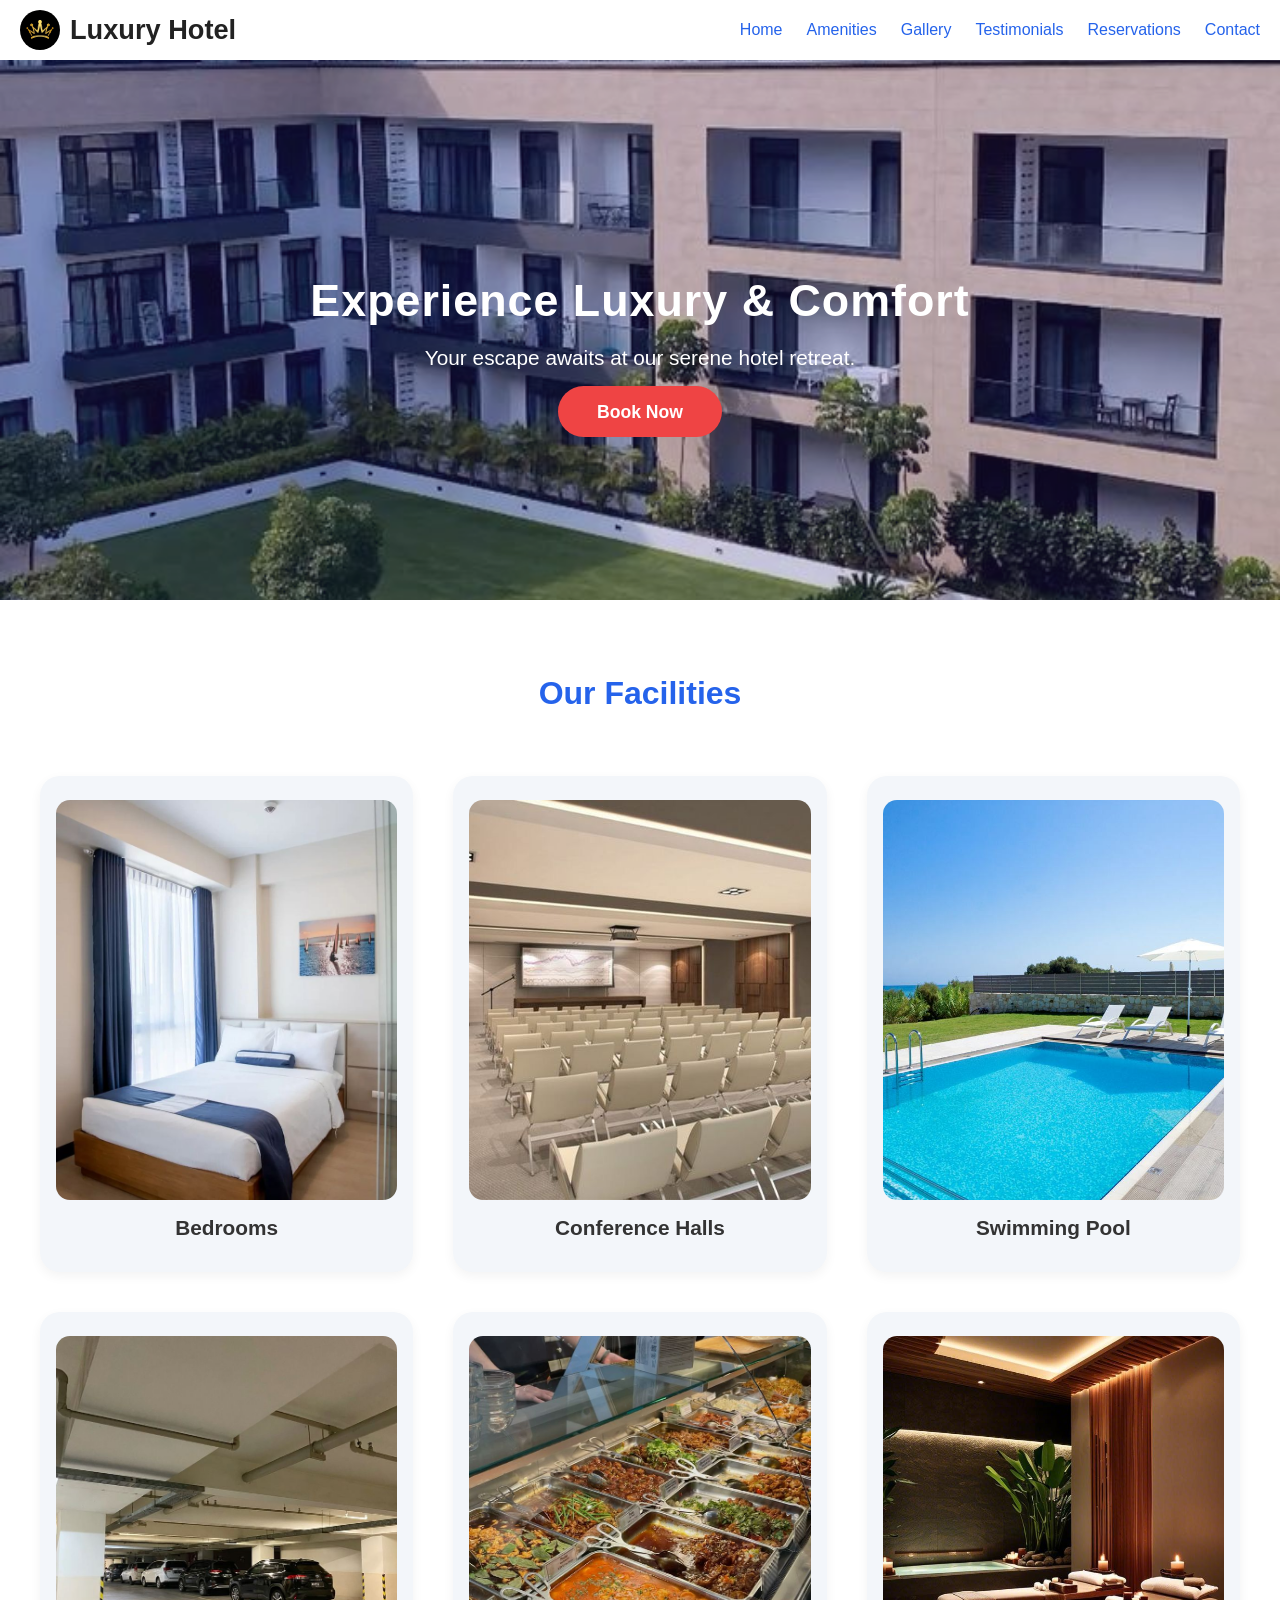
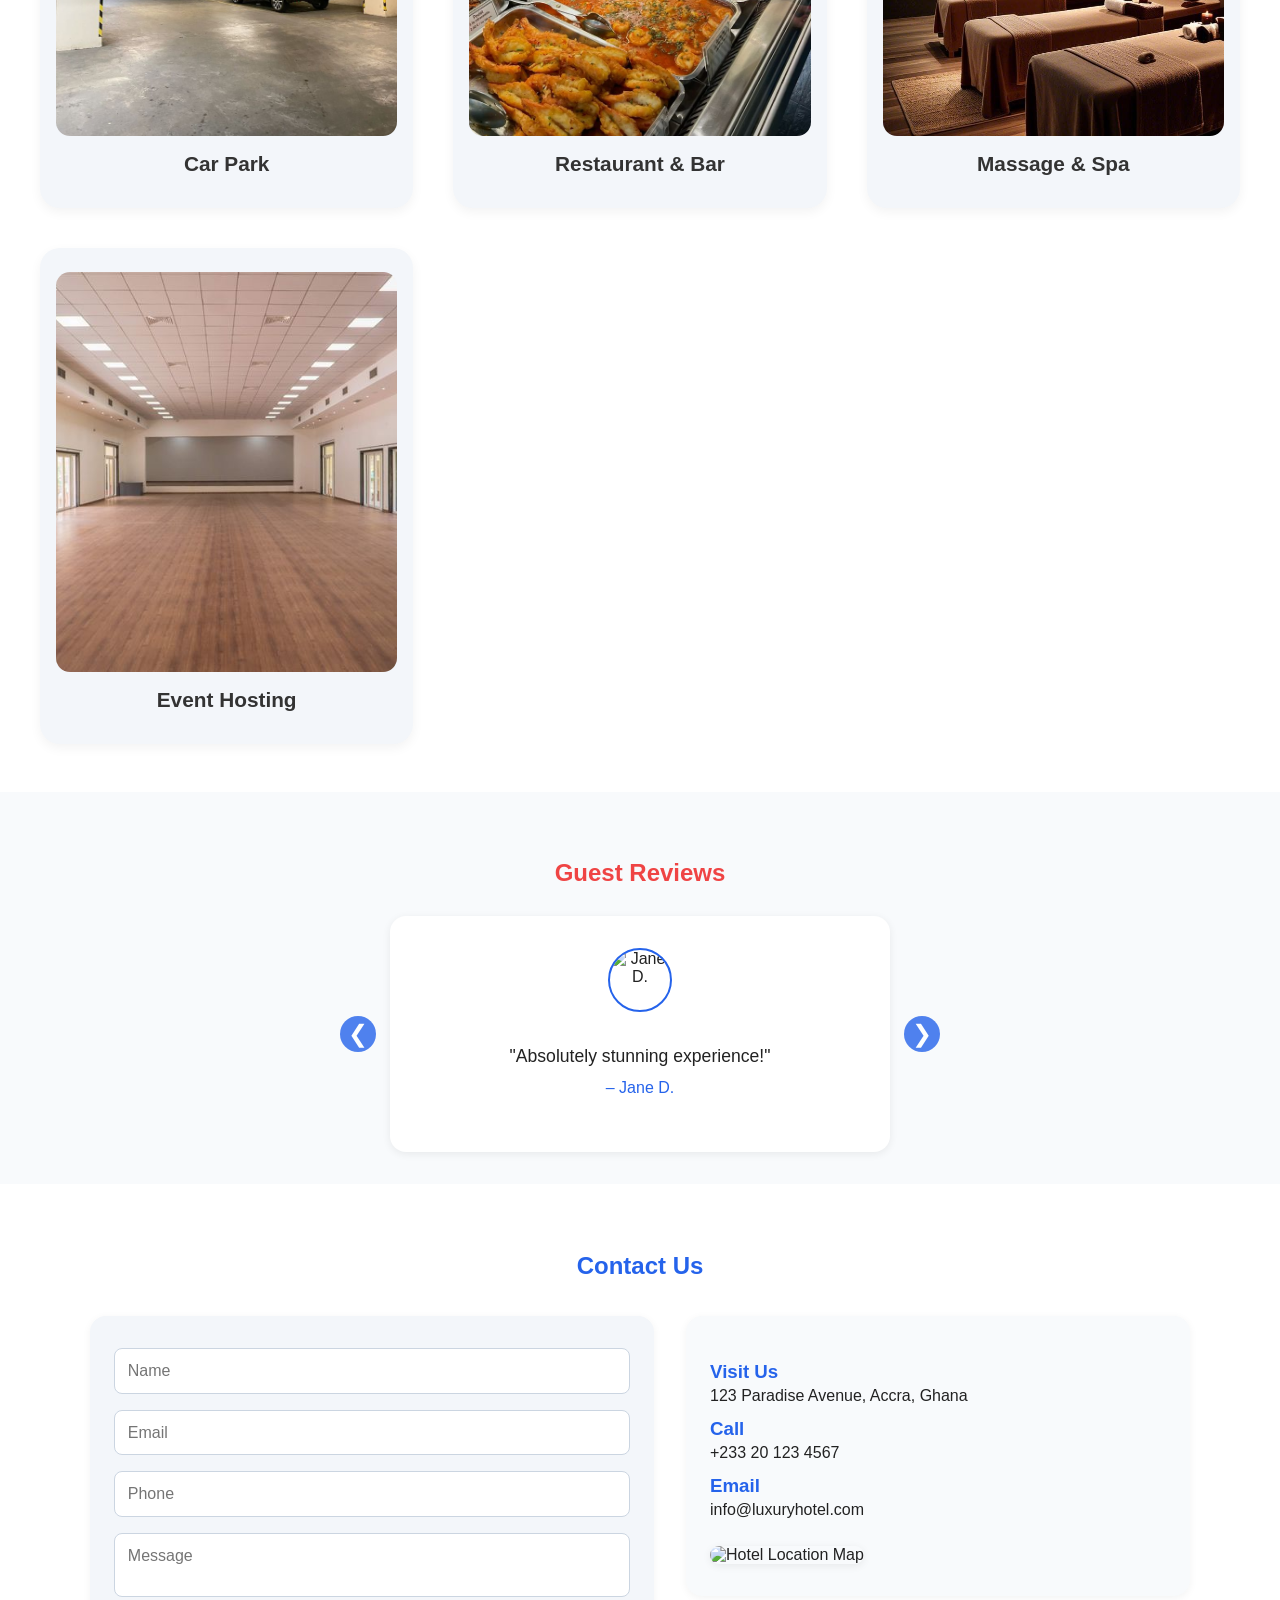
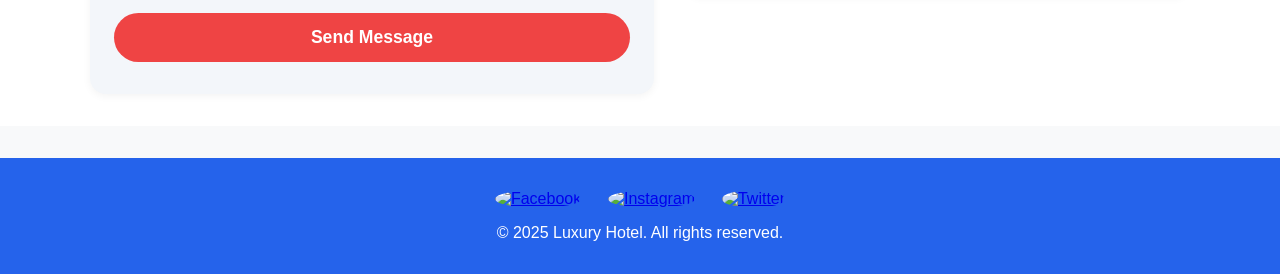
==== index.html @ 097ed92b "Commiting of all files" ====
<!DOCTYPE html>
<html lang="en">
<head>
  <meta charset="UTF-8" />
  <meta name="viewport" content="width=device-width, initial-scale=1.0" />
  <title>Luxury Hotel</title>
  <link rel="stylesheet" href="styles.css" />
</head>
<body>
  <header>
    <nav class="navbar">
      
      <div class="logo">
        <img src="images/logo.jpg" alt="Luxury Hotel Logo" class="logo-img" />
        Luxury Hotel
      </div>
      <ul class="nav-links" id="navLinks">
        <li><a href="index.html">Home</a></li>
        <li><a href="#features">Amenities</a></li>
        <li><a href="gallery.html">Gallery</a></li>
        <li><a href="#testimonials">Testimonials</a></li>
        <li><a href="reservations.html">Reservations</a></li>
        <li><a href="#contact">Contact</a></li>
      </ul>
      <button class="menu-toggle" onclick="toggleMenu()">☰</button>
    </nav>
  </header>

  <section class="hero" style="background-image: url('images/view1.jpg');">
    <div class="hero-overlay"></div>
    <div class="hero-content">
      <h1>Experience Luxury & Comfort</h1>
      <p>Your escape awaits at our serene hotel retreat.</p>
      <a href="reservations.html" class="cta-button">Book Now</a>
    </div>
  </section>

  <section id="features" class="features">
    <h2>Our Facilities</h2>
    <div class="feature-grid">
      <div class="feature">
        <img src="images/singlebed.jpg" alt="Bedroom" />
        <span>Bedrooms</span>
      </div>
      <div class="feature">
        <img src="images/conferencehall.jpg" alt="Conference Hall" />
        <span>Conference Halls</span>
      </div>
      <div class="feature">
        <img src="images/swimmingpool.jpg" alt="Swimming Pool" />
        <span>Swimming Pool</span>
      </div>
      <div class="feature">
        <img src="images/carpark.jpg" alt="car park" />
        <span>Car Park</span>
      </div>
      <div class="feature">
        <img src="images/food.jpg" alt="Restaurant & Bar" />
        <span>Restaurant & Bar</span>
      </div>
      <div class="feature">
        <img src="images/massageroom.jpg" alt="Massage & Spa" />
        <span>Massage & Spa</span>
      </div>
      <div class="feature">
        <img src="images/emptyspace.jpg" alt="Event Hosting" />
        <span>Event Hosting</span>
      </div>
    </div>
  </section>

  <section id="testimonials" class="testimonials">
    <h2>Guest Reviews</h2>
    <div class="testimonial-slider">
      <div class="testimonial active">
        <img src="images/guest1.jpg" alt="Jane D." />
        <p>"Absolutely stunning experience!"</p>
        <span>– Jane D.</span>
      </div>
      <div class="testimonial">
        <img src="images/guest2.jpg" alt="Kwame A." />
        <p>"The staff were incredibly welcoming."</p>
        <span>– Kwame A.</span>
      </div>
      <div class="testimonial">
        <img src="images/guest3.jpg" alt="Linda S." />
        <p>"The food and amenities were top-notch."</p>
        <span>– Linda S.</span>
      </div>
      <button class="testimonial-prev" onclick="prevTestimonial()">&#10094;</button>
      <button class="testimonial-next" onclick="nextTestimonial()">&#10095;</button>
    </div>
  </section>

  <section id="contact" class="contact">
    <h2>Contact Us</h2>
    <div class="contact-flex">
      <form id="contactForm">
        <input type="text" placeholder="Name" required />
        <input type="email" placeholder="Email" required />
        <input type="tel" placeholder="Phone" />
        <textarea placeholder="Message" required></textarea>
        <button type="submit">Send Message</button>
        <div id="contact-success" class="contact-success"></div>
      </form>
      <div class="contact-info">
        <h3>Visit Us</h3>
        <p>123 Paradise Avenue, Accra, Ghana</p>
        <h3>Call</h3>
        <p>+233 20 123 4567</p>
        <h3>Email</h3>
        <p>info@luxuryhotel.com</p>
        <img src="images/map.jpg" alt="Hotel Location Map" class="contact-map" />
      </div>
    </div>
  </section>

  <footer>
    <div class="social-links">
      <a href="#"><img src="images/facebook.png" alt="Facebook" /></a>
      <a href="#"><img src="images/instagram.png" alt="Instagram" /></a>
      <a href="#"><img src="images/twitter.png" alt="Twitter" /></a>
    </div>
    <p>&copy; 2025 Luxury Hotel. All rights reserved.</p>
  </footer>

  <button id="scrollTopBtn" title="Go to top">&#8679;</button>
  <script src="script.js"></script>
</body>
</html>
---- styles.css ----
body {
  font-family: 'Segoe UI', Arial, sans-serif;
  margin: 0;
  background: #f8f9fa;
  color: #222;
  scroll-behavior: smooth;
}

header {
  background: #fff;
  box-shadow: 0 2px 8px rgba(0,0,0,0.06);
  position: sticky;
  top: 0;
  z-index: 100;
}

.logo {
  font-size: 1.7em;
  font-weight: bold;
  display: flex;
  align-items: center;
}

.logo-img {
  height: 40px;
  width: 40px;
  margin-right: 10px;
  border-radius: 50%;
}

.navbar {
  display: flex;
  align-items: center;
  justify-content: space-between;
  padding: 10px 20px;
  margin: 0px;
}

.nav-links {
  list-style: none;
  display: flex;
  gap: 1.5em;
  margin: 0;
  padding: 0;
}

.nav-links li a {
  text-decoration: none;
  color: #2563eb;
  font-weight: 500;
  transition: color 0.2s;
}

.nav-links li a:hover {
  color: #ef4444;
}

.menu-toggle {
  display: none;
  font-size: 2em;
  background: none;
  border: none;
  color: #2563eb;
  cursor: pointer;
}

@media (max-width: 900px) {
  .nav-links {
    flex-direction: column;
    background: #fff;
    position: absolute;
    top: 60px;
    right: 0;
    width: 200px;
    display: none;
    box-shadow: 0 2px 8px rgba(0,0,0,0.12);
  }

  .nav-links.active {
    display: flex;
  }

  .menu-toggle {
    display: block;
  }
}

.hero {
  position: relative;
  background-size: cover;
  background-position: center;
  min-height: 60vh;
  display: flex;
  align-items: center;
  justify-content: center;
}

.hero-overlay {
  position: absolute;
  top: 0; left: 0; right: 0; bottom: 0;
  background: rgba(57, 28, 143, 0.214);
  z-index: 1;
}

.hero-content {
  position: relative;
  z-index: 2;
  color: #fff;
  text-align: center;
  padding: 3em 1em;
}

.hero h1 {
  font-size: 2.8em;
  margin-bottom: 0.3em;
  letter-spacing: 1px;
}

.hero p {
  font-size: 1.3em;
  margin-bottom: 1.5em;
}

.cta-button {
  background: #ef4444;
  color: #fff;
  padding: 0.9em 2.2em;
  border: none;
  border-radius: 30px;
  font-size: 1.1em;
  font-weight: bold;
  text-decoration: none;
  transition: background 0.2s;
}

.cta-button:hover {
  background: #2563eb;
}

.features {
  background: #fff;
  padding: 3em 0 2em 0;
  text-align: center;
}

.features h2 {
  font-size: 2em;
  margin-bottom: 1.5em;
  color: #2563eb;
}

.feature-grid {
  display: grid;
  grid-template-columns: repeat(auto-fit, minmax(280px, 1fr));
  gap: 2.5em;
  max-width: 1200px;
  margin: 0 auto;
  padding: 1em;
}

.feature {
  background: #f3f6fa;
  border-radius: 20px;
  padding: 1.5em 1em 2em 1em;
  box-shadow: 0 4px 12px rgba(0,0,0,0.05);
  display: flex;
  flex-direction: column;
  align-items: center;
  transition: transform 0.2s, box-shadow 0.2s;
}

.feature:hover {
  transform: translateY(-6px) scale(1.04);
  box-shadow: 0 6px 24px rgba(37,99,235,0.13);
}

.feature img {
  width: 100%;
  height: 400px;
  object-fit: cover;
  border-radius: 14px;
  margin-bottom: 1em;
}

.feature span {
  font-size: 1.3em;
  font-weight: 600;
  color: #333;
}

.testimonials {
  background: #f8fafc;
  padding: 3em 0 2em 0;
  text-align: center;
}

.testimonials h2 {
  color: #ef4444;
  margin-bottom: 1.2em;
}

.testimonial-slider {
  position: relative;
  max-width: 500px;
  margin: 0 auto;
}

.testimonial {
  display: none;
  flex-direction: column;
  align-items: center;
  background: #fff;
  border-radius: 16px;
  box-shadow: 0 2px 8px rgba(0,0,0,0.07);
  padding: 2em 1.5em 1.5em 1.5em;
  min-height: 180px;
  transition: box-shadow 0.2s;
}

.testimonial.active {
  display: flex;
  animation: fadeIn 0.7s;
}

.testimonial img {
  width: 60px;
  height: 60px;
  border-radius: 50%;
  margin-bottom: 1em;
  object-fit: cover;
  border: 2px solid #2563eb;
}

.testimonial p {
  font-size: 1.1em;
  margin-bottom: 0.7em;
}

.testimonial span {
  color: #2563eb;
  font-weight: 500;
}

.testimonial-prev, .testimonial-next {
  position: absolute;
  top: 50%;
  transform: translateY(-50%);
  background: #2563eb;
  color: #fff;
  border: none;
  border-radius: 50%;
  width: 36px;
  height: 36px;
  font-size: 1.5em;
  cursor: pointer;
  z-index: 2;
  opacity: 0.8;
}

.testimonial-prev { left: -50px; }
.testimonial-next { right: -50px; }

@media (max-width: 600px) {
  .testimonial-prev, .testimonial-next { left: 10px; right: 10px; }
}

@keyframes fadeIn {
  from { opacity: 0; transform: translateY(20px);}
  to { opacity: 1; transform: translateY(0);}
}

.contact {
  background: #fff;
  padding: 3em 0 2em 0;
}

.contact h2 {
  color: #2563eb;
  text-align: center;
  margin-bottom: 1.5em;
}

.contact-flex {
  display: flex;
  flex-wrap: wrap;
  gap: 2em;
  max-width: 1100px;
  margin: 0 auto;
  align-items: flex-start;
}

.contact form {
  flex: 1 1 320px;
  display: flex;
  flex-direction: column;
  gap: 1em;
  background: #f3f6fa;
  border-radius: 16px;
  padding: 2em 1.5em;
  box-shadow: 0 2px 8px rgba(0,0,0,0.05);
}

.contact input, .contact textarea {
  border: 1px solid #cbd5e1;
  border-radius: 8px;
  padding: 0.8em;
  font-size: 1em;
  font-family: inherit;
  resize: none;
}

.contact button {
  background: #ef4444;
  color: #fff;
  border: none;
  border-radius: 30px;
  padding: 0.8em 0;
  font-size: 1.1em;
  font-weight: bold;
  cursor: pointer;
  transition: background 0.2s;
}

.contact button:hover {
  background: #2563eb;
}

.contact-success {
  color: #10b981;
  font-weight: 500;
  margin-top: 0.7em;
  display: none;
}

.contact-info {
  flex: 1 1 260px;
  background: #f8fafc;
  border-radius: 16px;
  padding: 2em 1.5em;
  box-shadow: 0 2px 8px rgba(0,0,0,0.05);
}

.contact-info h3 {
  margin: 0.7em 0 0.2em 0;
  color: #2563eb;
}

.contact-info p {
  margin: 0.2em 0 0.7em 0;
}

.contact-map {
  width: 100%;
  border-radius: 12px;
  margin-top: 1em;
  box-shadow: 0 2px 8px rgba(0,0,0,0.07);
}

footer {
  background: #2563eb;
  color: #fff;
  text-align: center;
  padding: 2em 0 1em 0;
  margin-top: 2em;
}

.social-links {
  margin-bottom: 1em;
}

.social-links a {
  margin: 0 0.7em;
  display: inline-block;
  vertical-align: middle;
}

.social-links img {
  width: 28px;
  height: 28px;
  border-radius: 50%;
  transition: transform 0.2s;
}

.social-links img:hover {
  transform: scale(1.15);
}

#scrollTopBtn {
  display: none;
  position: fixed;
  bottom: 32px;
  right: 32px;
  z-index: 99;
  font-size: 2em;
  background: #2563eb;
  color: #fff;
  border: none;
  border-radius: 50%;
  width: 48px;
  height: 48px;
  cursor: pointer;
  box-shadow: 0 2px 8px rgba(0,0,0,0.13);
  transition: background 0.2s;
}

#scrollTopBtn:hover {
  background: #ef4444;
}
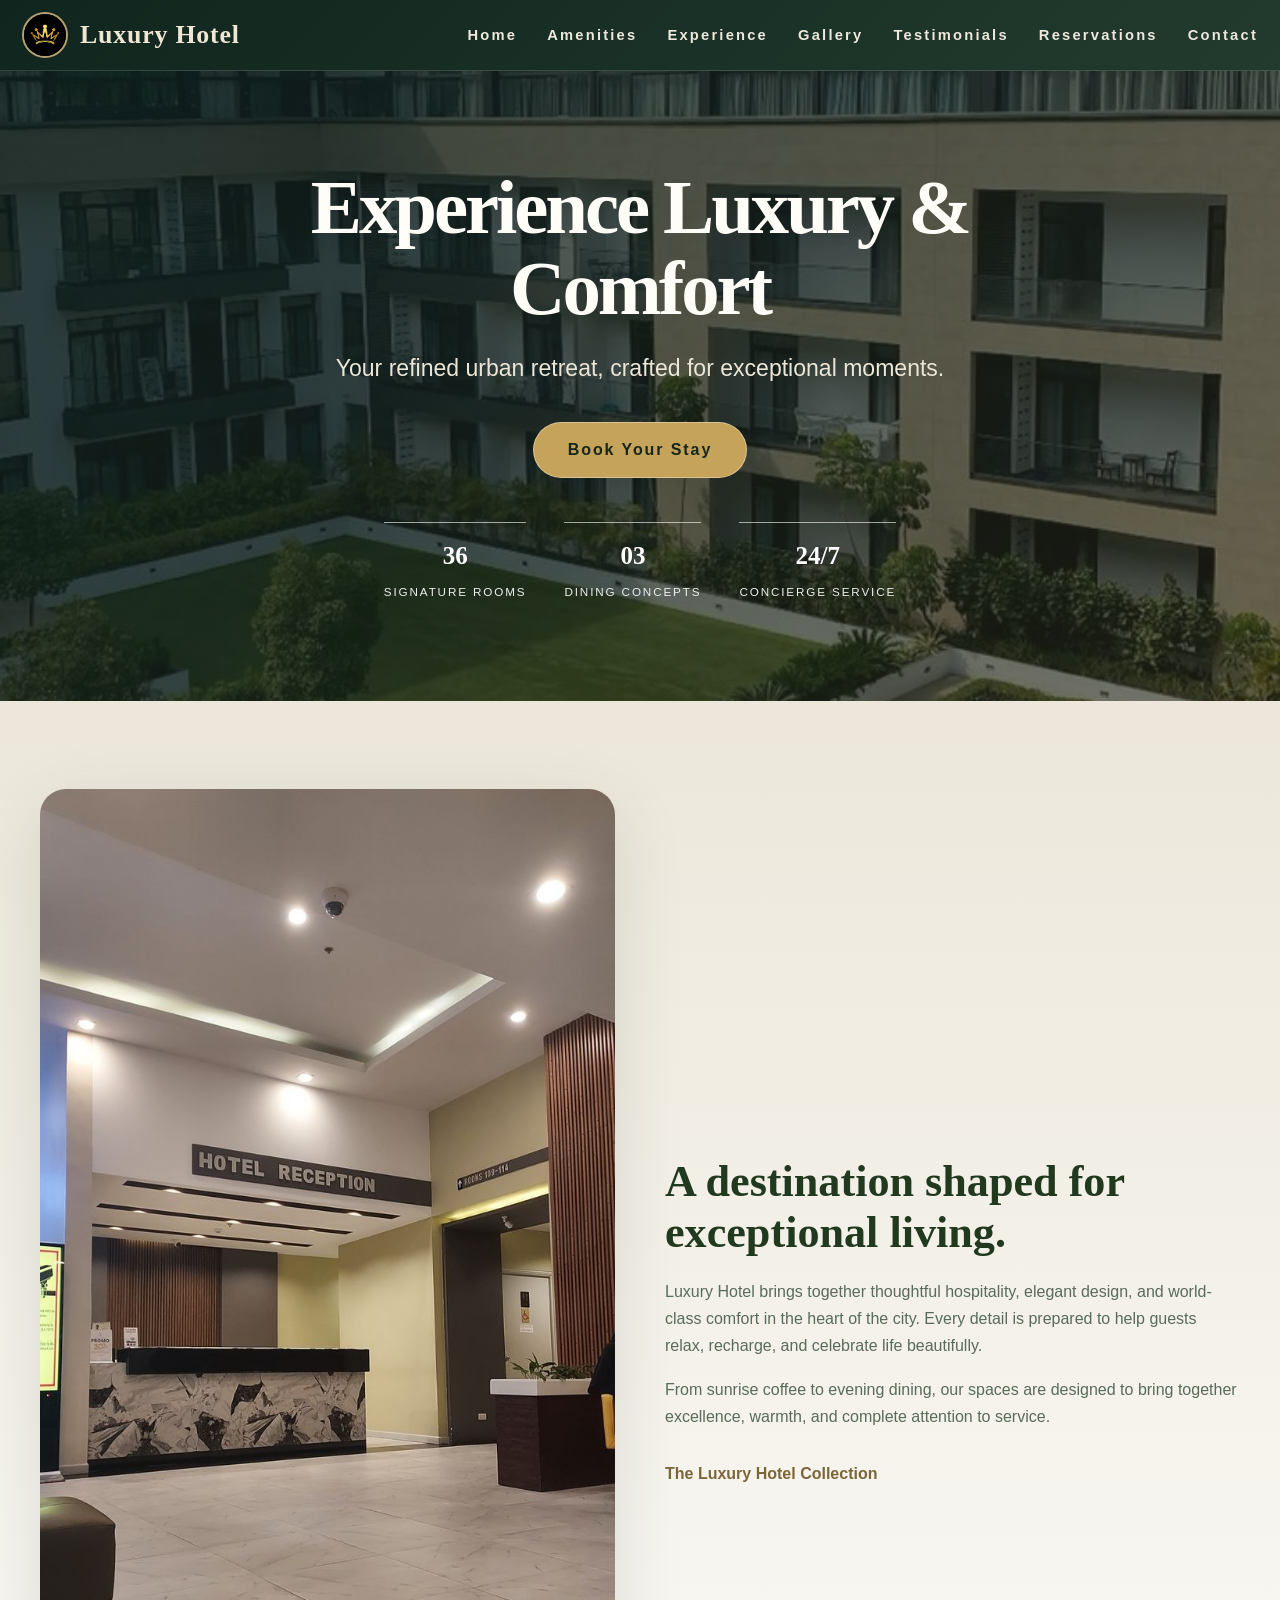
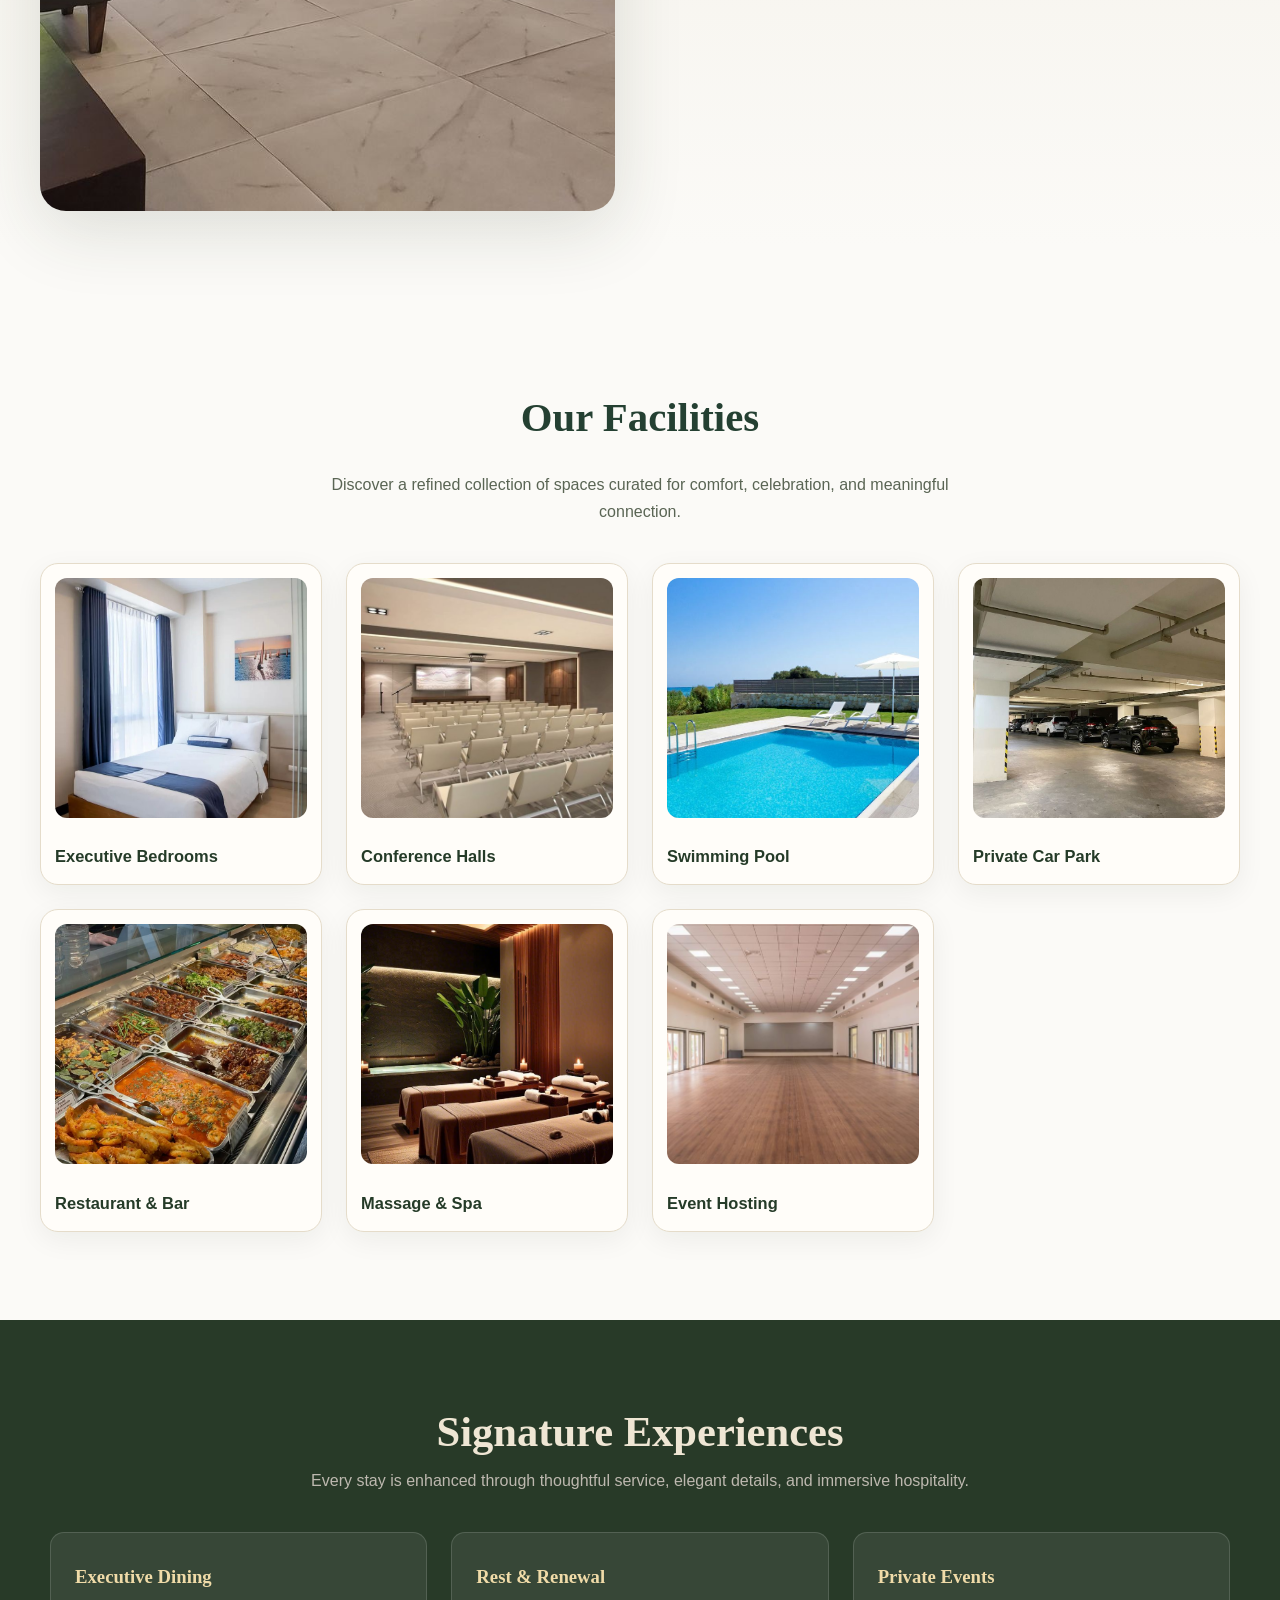
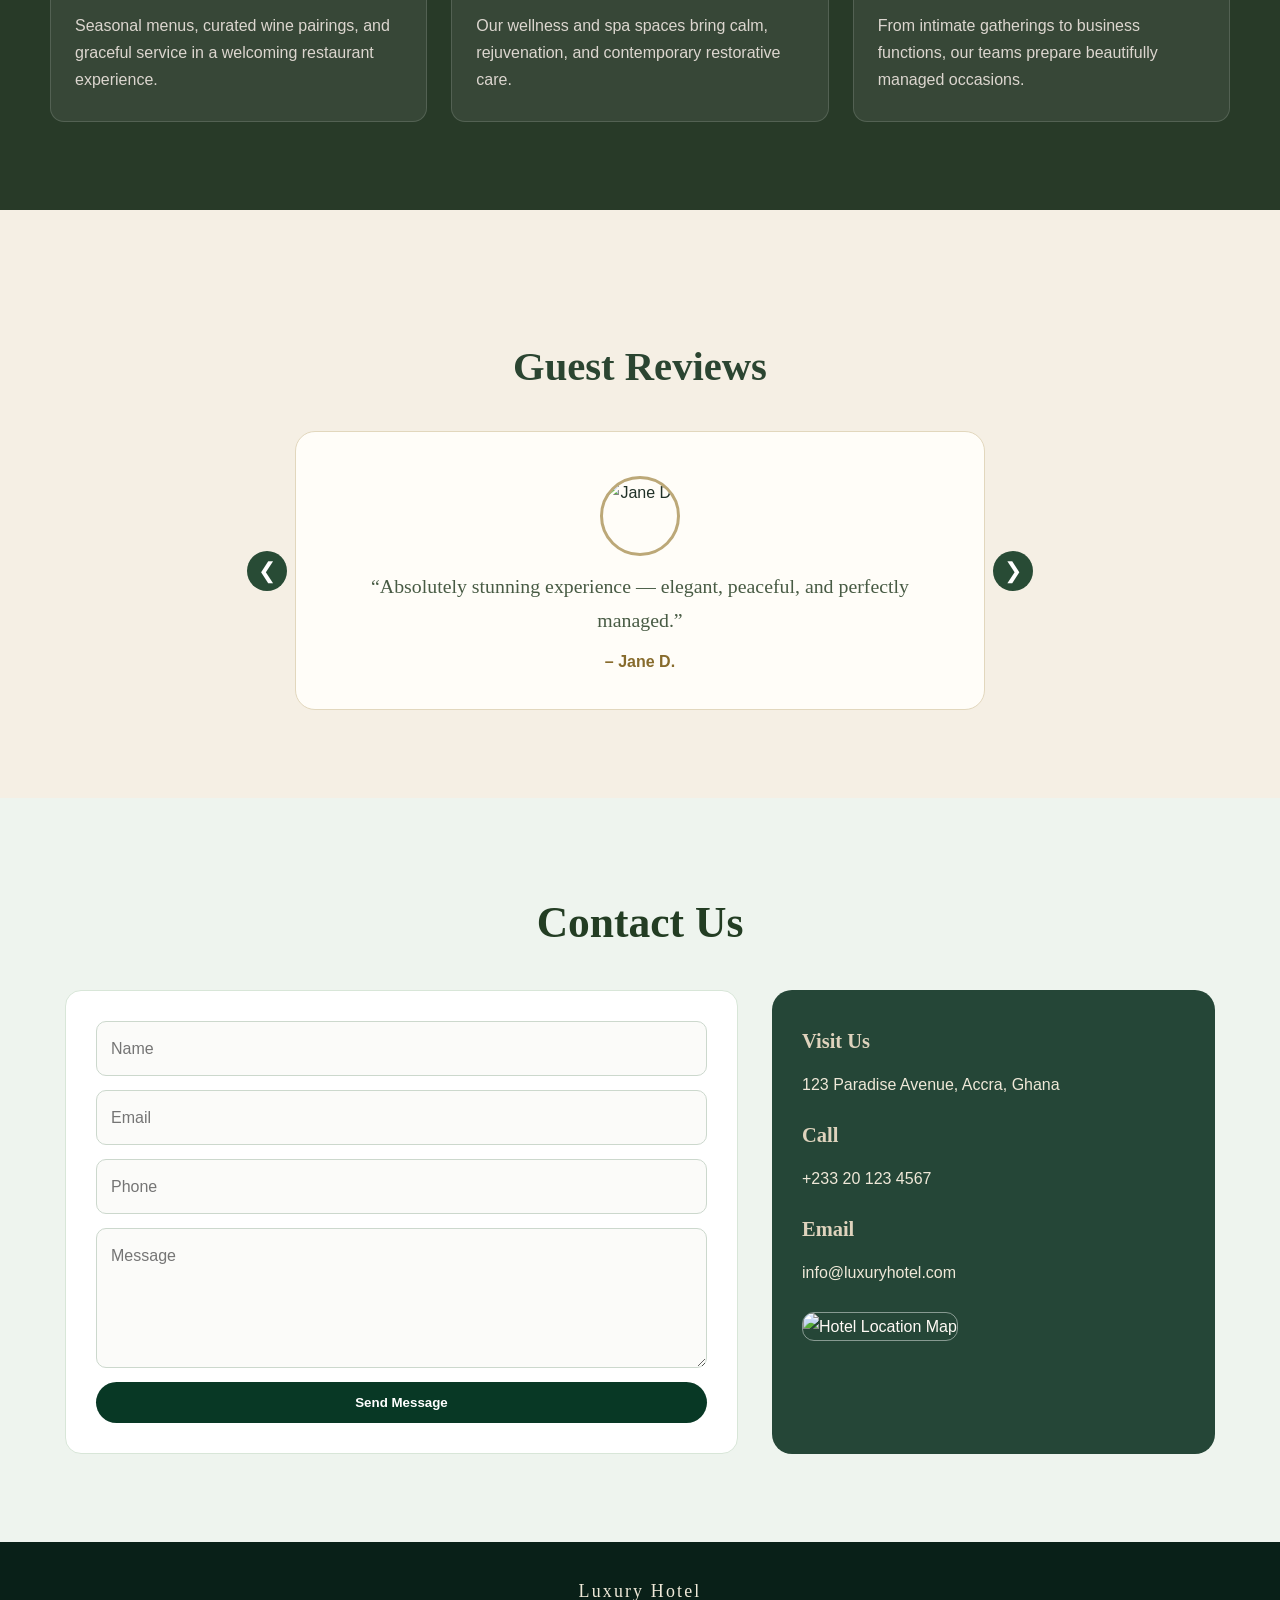
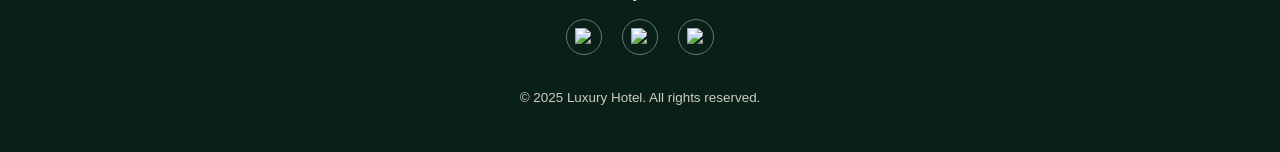
==== commit 45743e83: "Professional interface" ====
--- a/index.html
+++ b/index.html
@@ -9,7 +9,6 @@
 <body>
   <header>
     <nav class="navbar">
-      
       <div class="logo">
         <img src="images/logo.jpg" alt="Luxury Hotel Logo" class="logo-img" />
         Luxury Hotel
@@ -17,6 +16,7 @@
       <ul class="nav-links" id="navLinks">
         <li><a href="index.html">Home</a></li>
         <li><a href="#features">Amenities</a></li>
+        <li><a href="#experience">Experience</a></li>
         <li><a href="gallery.html">Gallery</a></li>
         <li><a href="#testimonials">Testimonials</a></li>
         <li><a href="reservations.html">Reservations</a></li>
@@ -27,20 +27,50 @@
   </header>
 
   <section class="hero" style="background-image: url('images/view1.jpg');">
-    <div class="hero-overlay"></div>
     <div class="hero-content">
       <h1>Experience Luxury & Comfort</h1>
-      <p>Your escape awaits at our serene hotel retreat.</p>
-      <a href="reservations.html" class="cta-button">Book Now</a>
+      <p>Your refined urban retreat, crafted for exceptional moments.</p>
+      <a href="reservations.html" class="cta-button">Book Your Stay</a>
+      <div class="hero-stats">
+        <div class="stat">
+          <strong>36</strong>
+          <span>Signature Rooms</span>
+        </div>
+        <div class="stat">
+          <strong>03</strong>
+          <span>Dining Concepts</span>
+        </div>
+        <div class="stat">
+          <strong>24/7</strong>
+          <span>Concierge Service</span>
+        </div>
+      </div>
+    </div>
+  </section>
+
+  <section class="story">
+    <div class="story-layout">
+      <div class="story-image">
+        <img src="images/reception.jpg" alt="Luxury Hotel Reception" />
+      </div>
+      <div class="story-copy">
+        <h2>A destination shaped for exceptional living.</h2>
+        <p>Luxury Hotel brings together thoughtful hospitality, elegant design, and world-class comfort in the heart of the city. Every detail is prepared to help guests relax, recharge, and celebrate life beautifully.</p>
+        <p>From sunrise coffee to evening dining, our spaces are designed to bring together excellence, warmth, and complete attention to service.</p>
+        <div class="signature">The Luxury Hotel Collection</div>
+      </div>
     </div>
   </section>
 
   <section id="features" class="features">
-    <h2>Our Facilities</h2>
+    <div class="section-heading">
+      <h2>Our Facilities</h2>
+      <p>Discover a refined collection of spaces curated for comfort, celebration, and meaningful connection.</p>
+    </div>
     <div class="feature-grid">
       <div class="feature">
         <img src="images/singlebed.jpg" alt="Bedroom" />
-        <span>Bedrooms</span>
+        <span>Executive Bedrooms</span>
       </div>
       <div class="feature">
         <img src="images/conferencehall.jpg" alt="Conference Hall" />
@@ -52,7 +82,7 @@
       </div>
       <div class="feature">
         <img src="images/carpark.jpg" alt="car park" />
-        <span>Car Park</span>
+        <span>Private Car Park</span>
       </div>
       <div class="feature">
         <img src="images/food.jpg" alt="Restaurant & Bar" />
@@ -69,22 +99,43 @@
     </div>
   </section>
 
+  <section id="experience" class="experience">
+    <div class="section-heading">
+      <h2>Signature Experiences</h2>
+      <p>Every stay is enhanced through thoughtful service, elegant details, and immersive hospitality.</p>
+    </div>
+    <div class="experience-grid">
+      <article class="experience-card">
+        <h3>Executive Dining</h3>
+        <p>Seasonal menus, curated wine pairings, and graceful service in a welcoming restaurant experience.</p>
+      </article>
+      <article class="experience-card">
+        <h3>Rest & Renewal</h3>
+        <p>Our wellness and spa spaces bring calm, rejuvenation, and contemporary restorative care.</p>
+      </article>
+      <article class="experience-card">
+        <h3>Private Events</h3>
+        <p>From intimate gatherings to business functions, our teams prepare beautifully managed occasions.</p>
+      </article>
+    </div>
+  </section>
+
   <section id="testimonials" class="testimonials">
     <h2>Guest Reviews</h2>
     <div class="testimonial-slider">
       <div class="testimonial active">
         <img src="images/guest1.jpg" alt="Jane D." />
-        <p>"Absolutely stunning experience!"</p>
+        <p>“Absolutely stunning experience — elegant, peaceful, and perfectly managed.”</p>
         <span>– Jane D.</span>
       </div>
       <div class="testimonial">
         <img src="images/guest2.jpg" alt="Kwame A." />
-        <p>"The staff were incredibly welcoming."</p>
+        <p>“The staff were incredibly welcoming, helpful, and professional throughout our stay.”</p>
         <span>– Kwame A.</span>
       </div>
       <div class="testimonial">
         <img src="images/guest3.jpg" alt="Linda S." />
-        <p>"The food and amenities were top-notch."</p>
+        <p>“The food, atmosphere, and amenities made our visit truly memorable.”</p>
         <span>– Linda S.</span>
       </div>
       <button class="testimonial-prev" onclick="prevTestimonial()">&#10094;</button>
@@ -116,12 +167,15 @@
   </section>
 
   <footer>
-    <div class="social-links">
-      <a href="#"><img src="images/facebook.png" alt="Facebook" /></a>
-      <a href="#"><img src="images/instagram.png" alt="Instagram" /></a>
-      <a href="#"><img src="images/twitter.png" alt="Twitter" /></a>
+    <div class="footer-inner">
+      <div class="footer-brand">Luxury Hotel</div>
+      <div class="social-links">
+        <a href="#"><img src="images/facebook.png" alt="Facebook" /></a>
+        <a href="#"><img src="images/instagram.png" alt="Instagram" /></a>
+        <a href="#"><img src="images/twitter.png" alt="Twitter" /></a>
+      </div>
+      <p>&copy; 2025 Luxury Hotel. All rights reserved.</p>
     </div>
-    <p>&copy; 2025 Luxury Hotel. All rights reserved.</p>
   </footer>
 
   <button id="scrollTopBtn" title="Go to top">&#8679;</button>
--- a/styles.css
+++ b/styles.css
@@ -1,408 +1,804 @@
 body {
   font-family: 'Segoe UI', Arial, sans-serif;
   margin: 0;
-  background: #f8f9fa;
-  color: #222;
+  background: #f8f7f2;
+  color: #203127;
+  line-height: 1.7;
   scroll-behavior: smooth;
 }
 
+body::before {
+  content: "";
+  position: fixed;
+  inset: 0;
+  pointer-events: none;
+  background-image: radial-gradient(rgba(120, 83, 37, 0.06) 1px, transparent 1px);
+  background-size: 28px 28px;
+  opacity: 0.7;
+  z-index: -1;
+}
+
+* {
+  box-sizing: border-box;
+}
+
+a {
+  color: inherit;
+}
+
 header {
-  background: #fff;
-  box-shadow: 0 2px 8px rgba(0,0,0,0.06);
+  background: linear-gradient(135deg, #10251d, #233b2f);
+  border-bottom: 1px solid rgba(255,255,255,0.15);
   position: sticky;
   top: 0;
   z-index: 100;
 }
 
-.logo {
-  font-size: 1.7em;
-  font-weight: bold;
-  display: flex;
-  align-items: center;
-}
-
-.logo-img {
-  height: 40px;
-  width: 40px;
-  margin-right: 10px;
-  border-radius: 50%;
-}
-
 .navbar {
+  max-width: 1280px;
+  margin: 0 auto;
+  padding: 12px 22px;
   display: flex;
   align-items: center;
   justify-content: space-between;
-  padding: 10px 20px;
-  margin: 0px;
+}
+
+.logo {
+  font-family: Georgia, 'Times New Roman', serif;
+  font-size: 1.62em;
+  font-weight: 700;
+  letter-spacing: 0.03em;
+  color: #efe6d4;
+  display: flex;
+  align-items: center;
+  gap: 12px;
+}
+
+.logo-img {
+  height: 46px;
+  width: 46px;
+  border-radius: 50%;
+  border: 2px solid #b7a173;
+  object-fit: cover;
 }
 
 .nav-links {
   list-style: none;
   display: flex;
-  gap: 1.5em;
+  gap: 30px;
   margin: 0;
   padding: 0;
 }
 
 .nav-links li a {
   text-decoration: none;
-  color: #2563eb;
-  font-weight: 500;
-  transition: color 0.2s;
+  color: #eee8dd;
+  font-size: 0.92em;
+  font-weight: 600;
+  letter-spacing: 0.15em;
+  position: relative;
+  transition: color 0.2s ease;
 }
 
 .nav-links li a:hover {
-  color: #ef4444;
+  color: #d9b774;
+}
+
+.nav-links li a::after {
+  content: "";
+  position: absolute;
+  left: 0;
+  right: 0;
+  bottom: -7px;
+  height: 2px;
+  background: #d9b774;
+  transform: scaleX(0);
+  transform-origin: left;
+  transition: transform 0.2s ease;
+}
+
+.nav-links li a:hover::after {
+  transform: scaleX(1);
 }
 
 .menu-toggle {
   display: none;
   font-size: 2em;
-  background: none;
+  background: transparent;
   border: none;
-  color: #2563eb;
+  color: #efe6d4;
   cursor: pointer;
-}
-
-@media (max-width: 900px) {
-  .nav-links {
-    flex-direction: column;
-    background: #fff;
-    position: absolute;
-    top: 60px;
-    right: 0;
-    width: 200px;
-    display: none;
-    box-shadow: 0 2px 8px rgba(0,0,0,0.12);
-  }
-
-  .nav-links.active {
-    display: flex;
-  }
-
-  .menu-toggle {
-    display: block;
-  }
+  line-height: 1;
 }
 
 .hero {
   position: relative;
+  min-height: 70vh;
   background-size: cover;
   background-position: center;
-  min-height: 60vh;
   display: flex;
   align-items: center;
   justify-content: center;
-}
-
-.hero-overlay {
+  overflow: hidden;
+}
+
+.hero::before {
+  content: "";
   position: absolute;
-  top: 0; left: 0; right: 0; bottom: 0;
-  background: rgba(57, 28, 143, 0.214);
-  z-index: 1;
+  inset: 0;
+  background: linear-gradient(135deg, rgba(15, 31, 26, 0.82), rgba(38, 38, 25, 0.62));
 }
 
 .hero-content {
   position: relative;
-  z-index: 2;
+  z-index: 1;
+  color: #fffdf7;
+  text-align: center;
+  max-width: 780px;
+  padding: 72px 24px;
+}
+
+.hero h1 {
+  font-family: Georgia, 'Times New Roman', serif;
+  font-size: clamp(2.8rem, 6vw, 4.8rem);
+  line-height: 1.05;
+  margin: 0 0 20px;
+  letter-spacing: -0.04em;
+}
+
+.hero p {
+  font-size: clamp(1.04rem, 2.6vw, 1.44rem);
+  color: #ebe6d7;
+  margin: 0 0 34px;
+}
+
+.cta-button {
+  display: inline-flex;
+  align-items: center;
+  justify-content: center;
+  background: #c6a35a;
+  color: #17251b;
+  padding: 13px 34px;
+  border-radius: 999px;
+  text-decoration: none;
+  font-weight: 700;
+  letter-spacing: 0.12em;
+  border: 1px solid rgba(255,255,255,0.35);
+  transition: transform 0.2s ease, background 0.2s ease, color 0.2s ease;
+}
+
+.cta-button:hover {
+  background: #efe6d4;
+  transform: translateY(-3px);
+}
+
+.hero-stats {
+  margin-top: 44px;
+  display: flex;
+  justify-content: center;
+  gap: 38px;
+  flex-wrap: wrap;
+}
+
+.hero-stats .stat {
+  border-top: 1px solid rgba(255,255,255,0.6);
+  padding-top: 12px;
+  color: #eee;
+}
+
+.hero-stats strong {
+  display: block;
+  font-family: Georgia, serif;
+  font-size: 1.56rem;
   color: #fff;
-  text-align: center;
-  padding: 3em 1em;
-}
-
-.hero h1 {
-  font-size: 2.8em;
-  margin-bottom: 0.3em;
-  letter-spacing: 1px;
-}
-
-.hero p {
-  font-size: 1.3em;
-  margin-bottom: 1.5em;
-}
-
-.cta-button {
-  background: #ef4444;
-  color: #fff;
-  padding: 0.9em 2.2em;
-  border: none;
-  border-radius: 30px;
-  font-size: 1.1em;
-  font-weight: bold;
-  text-decoration: none;
-  transition: background 0.2s;
-}
-
-.cta-button:hover {
-  background: #2563eb;
+}
+
+.hero-stats span {
+  font-size: 0.73rem;
+  letter-spacing: 0.16em;
+  text-transform: uppercase;
+}
+
+.section-heading {
+  max-width: 1180px;
+  margin: 0 auto 38px;
+  text-align: center;
+}
+
+.section-heading h2 {
+  font-family: Georgia, 'Times New Roman', serif;
+  color: #28450f;
+  font-size: clamp(2rem, 4vw, 2.66rem);
+  line-height: 1.12;
+  margin: 0 0 12px;
+}
+
+.section-heading p {
+  margin: 0 auto;
+  max-width: 680px;
+  color: #5a6554;
+  font-size: 1rem;
+}
+
+.features,
+.story,
+.experience,
+.testimonials,
+.contact {
+  padding: 88px 24px;
 }
 
 .features {
-  background: #fff;
-  padding: 3em 0 2em 0;
-  text-align: center;
+  background: #fbfaf7;
 }
 
 .features h2 {
-  font-size: 2em;
-  margin-bottom: 1.5em;
-  color: #2563eb;
+  font-family: Georgia, 'Times New Roman', serif;
+  font-size: clamp(2rem, 4vw, 2.55rem);
+  color: #244032;
+  text-align: center;
+  margin-bottom: 30px;
 }
 
 .feature-grid {
+  max-width: 1200px;
+  margin: 0 auto;
   display: grid;
-  grid-template-columns: repeat(auto-fit, minmax(280px, 1fr));
-  gap: 2.5em;
-  max-width: 1200px;
-  margin: 0 auto;
-  padding: 1em;
+  grid-template-columns: repeat(auto-fit, minmax(250px, 1fr));
+  gap: 24px;
 }
 
 .feature {
-  background: #f3f6fa;
-  border-radius: 20px;
-  padding: 1.5em 1em 2em 1em;
-  box-shadow: 0 4px 12px rgba(0,0,0,0.05);
-  display: flex;
-  flex-direction: column;
-  align-items: center;
-  transition: transform 0.2s, box-shadow 0.2s;
+  background: #fffdf9;
+  border-radius: 18px;
+  padding: 14px;
+  border: 1px solid #e5dcca;
+  box-shadow: 0 8px 28px rgba(25, 42, 25, 0.06);
+  transition: transform 0.25s ease, box-shadow 0.25s ease;
 }
 
 .feature:hover {
-  transform: translateY(-6px) scale(1.04);
-  box-shadow: 0 6px 24px rgba(37,99,235,0.13);
+  transform: translateY(-6px);
+  box-shadow: 0 14px 38px rgba(33, 74, 40, 0.11);
 }
 
 .feature img {
   width: 100%;
-  height: 400px;
+  height: 240px;
   object-fit: cover;
+  border-radius: 12px;
+}
+
+.feature span {
+  display: block;
+  margin-top: 16px;
+  font-size: 1.03em;
+  font-weight: 700;
+  color: #253b28;
+}
+
+.story {
+  background: linear-gradient(180deg, #ece7da 0%, #fbfaf7 95%);
+}
+
+.story-layout {
+  max-width: 1200px;
+  margin: 0 auto;
+  display: flex;
+  align-items: center;
+  gap: 50px;
+}
+
+.story-image {
+  flex: 1;
+}
+
+.story-image img {
+  width: 100%;
+  border-radius: 26px;
+  box-shadow: 0 20px 70px rgba(46, 58, 38, 0.14);
+  min-height: 440px;
+  object-fit: cover;
+}
+
+.story-copy {
+  flex: 1;
+}
+
+.story-copy h2 {
+  font-family: Georgia, 'Times New Roman', serif;
+  color: #20391f;
+  font-size: clamp(2rem, 4vw, 2.76rem);
+  line-height: 1.14;
+  margin-bottom: 20px;
+}
+
+.story-copy p {
+  color: #596b59;
+  font-size: 1rem;
+}
+
+.story-copy .signature {
+  margin-top: 30px;
+  color: #7a6739;
+  font-weight: 700;
+}
+
+.experience {
+  background: #283a28;
+  color: #efe8d8;
+}
+
+.experience .section-heading h2 {
+  color: #efe6d4;
+}
+
+.experience .section-heading p {
+  color: #bdb8af;
+}
+
+.experience-grid {
+  max-width: 1180px;
+  margin: 0 auto;
+  display: grid;
+  grid-template-columns: repeat(3, minmax(220px, 1fr));
+  gap: 24px;
+}
+
+.experience-card {
+  background: rgba(255,255,255,0.07);
   border-radius: 14px;
-  margin-bottom: 1em;
-}
-
-.feature span {
-  font-size: 1.3em;
-  font-weight: 600;
-  color: #333;
+  padding: 28px 24px;
+  border: 1px solid rgba(255,255,255,0.14);
+}
+
+.experience-card h3 {
+  color: #f0dba8;
+  margin-top: 0;
+  font-family: Georgia, 'Times New Roman', serif;
+}
+
+.experience-card p {
+  color: #dcd6cf;
+  margin-bottom: 0;
 }
 
 .testimonials {
-  background: #f8fafc;
-  padding: 3em 0 2em 0;
-  text-align: center;
+  background: #f5efe4;
 }
 
 .testimonials h2 {
-  color: #ef4444;
-  margin-bottom: 1.2em;
+  font-family: Georgia, 'Times New Roman', serif;
+  font-size: clamp(2rem, 4vw, 2.54rem);
+  color: #2b4531;
+  text-align: center;
+  margin-bottom: 30px;
 }
 
 .testimonial-slider {
+  max-width: 690px;
+  margin: 0 auto;
   position: relative;
-  max-width: 500px;
-  margin: 0 auto;
 }
 
 .testimonial {
   display: none;
   flex-direction: column;
   align-items: center;
-  background: #fff;
-  border-radius: 16px;
-  box-shadow: 0 2px 8px rgba(0,0,0,0.07);
-  padding: 2em 1.5em 1.5em 1.5em;
-  min-height: 180px;
-  transition: box-shadow 0.2s;
+  justify-content: center;
+  text-align: center;
+  background: #fffdf8;
+  padding: 44px 32px 34px;
+  border-radius: 20px;
+  border: 1px solid #e2d7bd;
 }
 
 .testimonial.active {
   display: flex;
-  animation: fadeIn 0.7s;
 }
 
 .testimonial img {
-  width: 60px;
-  height: 60px;
+  width: 80px;
+  height: 80px;
   border-radius: 50%;
-  margin-bottom: 1em;
   object-fit: cover;
-  border: 2px solid #2563eb;
+  border: 3px solid #bca878;
+  margin-bottom: 14px;
 }
 
 .testimonial p {
-  font-size: 1.1em;
-  margin-bottom: 0.7em;
+  font-size: 1.24em;
+  font-family: Georgia, 'Times New Roman', serif;
+  color: #485b44;
+  margin: 0 auto 10px;
 }
 
 .testimonial span {
-  color: #2563eb;
-  font-weight: 500;
-}
-
-.testimonial-prev, .testimonial-next {
+  font-weight: 700;
+  color: #876b2c;
+}
+
+.testimonial-prev,
+.testimonial-next {
   position: absolute;
   top: 50%;
   transform: translateY(-50%);
-  background: #2563eb;
-  color: #fff;
+  background: #284b35;
+  color: white;
   border: none;
   border-radius: 50%;
+  width: 40px;
+  height: 40px;
+  cursor: pointer;
+  font-size: 1.4em;
+  z-index: 2;
+}
+
+.testimonial-prev { left: -48px; }
+.testimonial-next { right: -48px; }
+
+.contact {
+  background: #eef4ee;
+}
+
+.contact h2 {
+  font-family: Georgia, 'Times New Roman', serif;
+  margin: 0 auto 30px;
+  text-align: center;
+  color: #233d23;
+  font-size: clamp(2rem, 4vw, 2.72rem);
+}
+
+.contact-flex {
+  max-width: 1150px;
+  margin: 0 auto;
+  display: flex;
+  flex-wrap: wrap;
+  gap: 34px;
+}
+
+.contact form {
+  flex: 1 1 55%;
+  background: #fff;
+  padding: 30px;
+  border-radius: 16px;
+  border: 1px solid #d8e6d8;
+  display: flex;
+  flex-direction: column;
+  gap: 14px;
+}
+
+.contact input,
+.contact textarea,
+.contact select,
+.reservation-form input,
+.reservation-form select,
+.reservation-form textarea {
+  border: 1px solid #ccd8cd;
+  border-radius: 10px;
+  padding: 13px 14px;
+  background: #fbfbf9;
+  font: inherit;
+  color: #233b23;
+}
+
+.contact textarea,
+.reservation-form textarea {
+  min-height: 140px;
+  resize: vertical;
+}
+
+.contact form button,
+.reservation-form button {
+  background: #083825;
+  color: white;
+  border: none;
+  border-radius: 999px;
+  padding: 13px 28px;
+  font-weight: 700;
+  cursor: pointer;
+  transition: background 0.2s ease, transform 0.2s ease;
+}
+
+.contact form button:hover,
+.reservation-form button:hover {
+  background: #bd964b;
+}
+
+.contact-success {
+  display: none;
+  color: #1b6a35;
+  font-weight: 700;
+}
+
+.contact-info {
+  flex: 1 1 35%;
+  background: #254637;
+  color: #fffaf5;
+  border-radius: 20px;
+  padding: 34px 30px;
+}
+
+.contact-info h3 {
+  font-family: Georgia, 'Times New Roman', serif;
+  font-size: 1.28rem;
+  color: #dfd3bd;
+  margin: 0 0 12px;
+}
+
+.contact-info p {
+  color: #efe8d8;
+  margin: 0 0 20px;
+}
+
+.contact-map {
+  width: 100%;
+  height: 210px;
+  object-fit: cover;
+  border-radius: 12px;
+  border: 1px solid rgba(255,255,255,0.45);
+  margin-top: 6px;
+}
+
+.gallery {
+  background: #f8f7f2;
+  padding: 88px 24px;
+}
+
+.gallery h2 {
+  max-width: 1180px;
+  color: #26442d;
+  margin: 0 auto 30px;
+  font-family: Georgia, 'Times New Roman', serif;
+  font-size: clamp(2rem, 4vw, 2.62rem);
+  text-align: center;
+}
+
+.gallery-grid {
+  max-width: 1180px;
+  margin: 0 auto;
+  display: grid;
+  grid-template-columns: repeat(3, minmax(210px, 1fr));
+  gap: 22px;
+}
+
+.gallery-grid img {
+  width: 100%;
+  height: 250px;
+  object-fit: cover;
+  border-radius: 12px;
+  border: 1px solid #ded4ba;
+  filter: saturate(1.05);
+}
+
+.reservation-section {
+  background: linear-gradient(135deg, #f6ecd9, #eef4ee);
+  padding: 88px 24px;
+}
+
+.reservation-section h2 {
+  max-width: 1200px;
+  margin: 0 auto 28px;
+  text-align: center;
+  font-family: Georgia, 'Times New Roman', serif;
+  font-size: clamp(2rem, 4vw, 2.72rem);
+  color: #202d23;
+}
+
+.reservation-wrap {
+  max-width: 820px;
+  margin: 0 auto;
+  background: #fffdf8;
+  border-radius: 24px;
+  border: 1px solid #d9d2bb;
+  padding: 34px;
+  box-shadow: 0 10px 34px rgba(40, 58, 30, 0.08);
+}
+
+.reservation-form {
+  display: grid;
+  grid-template-columns: repeat(2, minmax(210px, 1fr));
+  gap: 16px;
+}
+
+.reservation-form .full {
+  grid-column: 1 / -1;
+}
+
+.reservation-form label {
+  font-weight: 700;
+  color: #43503d;
+  font-size: 0.88rem;
+  letter-spacing: 0.12em;
+  text-transform: uppercase;
+}
+
+.reservation-form .reservation-button {
+  grid-column: 1 / -1;
+  justify-self: start;
+}
+
+.admin-section {
+  background: #fbfaf6;
+  padding: 88px 24px;
+}
+
+.admin-section h2 {
+  max-width: 1200px;
+  margin: 0 auto 24px;
+  font-family: Georgia, 'Times New Roman', serif;
+  font-size: clamp(2rem, 4vw, 2.52rem);
+  color: #28422b;
+  text-align: center;
+}
+
+.admin-table-wrap {
+  max-width: 1180px;
+  margin: 0 auto;
+  overflow-x: auto;
+  background: white;
+  box-shadow: 0 10px 30px rgba(40, 45, 31, 0.08);
+  border-radius: 16px;
+  border: 1px solid #dedccf;
+}
+
+.admin-table-wrap table {
+  width: 100%;
+  border-collapse: collapse;
+}
+
+.admin-table-wrap th {
+  background: #23442b;
+  color: #fff;
+  padding: 16px;
+  text-align: left;
+}
+
+.admin-table-wrap td {
+  padding: 14px 16px;
+  border-bottom: 1px solid #e5e1d5;
+}
+
+.admin-table-wrap tbody tr:nth-child(even) {
+  background: #faf9f5;
+}
+
+.admin-table-wrap .action-button {
+  background: #b38a45;
+  color: white;
+  border: none;
+  border-radius: 999px;
+  padding: 8px 14px;
+  font-size: 0.75em;
+  font-weight: 700;
+  margin-right: 5px;
+}
+
+.admin-table-wrap .action-button.danger {
+  background: #835a2b;
+}
+
+footer {
+  background: #092018;
+  color: #cfcbbf;
+  text-align: center;
+  padding: 34px 24px 42px;
+}
+
+.footer-inner {
+  max-width: 1180px;
+  margin: 0 auto;
+}
+
+.footer-brand {
+  font-family: Georgia, 'Times New Roman', serif;
+  color: #efe9d9;
+  font-size: 1.12rem;
+  letter-spacing: 0.12em;
+}
+
+.social-links {
+  margin: 12px 0 16px;
+}
+
+.social-links a {
+  display: inline-flex;
+  align-items: center;
+  justify-content: center;
   width: 36px;
   height: 36px;
-  font-size: 1.5em;
-  cursor: pointer;
-  z-index: 2;
-  opacity: 0.8;
-}
-
-.testimonial-prev { left: -50px; }
-.testimonial-next { right: -50px; }
-
-@media (max-width: 600px) {
-  .testimonial-prev, .testimonial-next { left: 10px; right: 10px; }
-}
-
-@keyframes fadeIn {
-  from { opacity: 0; transform: translateY(20px);}
-  to { opacity: 1; transform: translateY(0);}
-}
-
-.contact {
-  background: #fff;
-  padding: 3em 0 2em 0;
-}
-
-.contact h2 {
-  color: #2563eb;
-  text-align: center;
-  margin-bottom: 1.5em;
-}
-
-.contact-flex {
-  display: flex;
-  flex-wrap: wrap;
-  gap: 2em;
-  max-width: 1100px;
-  margin: 0 auto;
-  align-items: flex-start;
-}
-
-.contact form {
-  flex: 1 1 320px;
-  display: flex;
-  flex-direction: column;
-  gap: 1em;
-  background: #f3f6fa;
-  border-radius: 16px;
-  padding: 2em 1.5em;
-  box-shadow: 0 2px 8px rgba(0,0,0,0.05);
-}
-
-.contact input, .contact textarea {
-  border: 1px solid #cbd5e1;
-  border-radius: 8px;
-  padding: 0.8em;
-  font-size: 1em;
-  font-family: inherit;
-  resize: none;
-}
-
-.contact button {
-  background: #ef4444;
+  margin: 0 8px;
+  border-radius: 50%;
+  border: 1px solid rgba(255,255,255,0.38);
   color: #fff;
-  border: none;
-  border-radius: 30px;
-  padding: 0.8em 0;
-  font-size: 1.1em;
-  font-weight: bold;
-  cursor: pointer;
-  transition: background 0.2s;
-}
-
-.contact button:hover {
-  background: #2563eb;
-}
-
-.contact-success {
-  color: #10b981;
-  font-weight: 500;
-  margin-top: 0.7em;
-  display: none;
-}
-
-.contact-info {
-  flex: 1 1 260px;
-  background: #f8fafc;
-  border-radius: 16px;
-  padding: 2em 1.5em;
-  box-shadow: 0 2px 8px rgba(0,0,0,0.05);
-}
-
-.contact-info h3 {
-  margin: 0.7em 0 0.2em 0;
-  color: #2563eb;
-}
-
-.contact-info p {
-  margin: 0.2em 0 0.7em 0;
-}
-
-.contact-map {
-  width: 100%;
-  border-radius: 12px;
-  margin-top: 1em;
-  box-shadow: 0 2px 8px rgba(0,0,0,0.07);
-}
-
-footer {
-  background: #2563eb;
-  color: #fff;
-  text-align: center;
-  padding: 2em 0 1em 0;
-  margin-top: 2em;
-}
-
-.social-links {
-  margin-bottom: 1em;
-}
-
-.social-links a {
-  margin: 0 0.7em;
-  display: inline-block;
-  vertical-align: middle;
+  text-decoration: none;
 }
 
 .social-links img {
-  width: 28px;
-  height: 28px;
-  border-radius: 50%;
-  transition: transform 0.2s;
-}
-
-.social-links img:hover {
-  transform: scale(1.15);
+  width: 18px;
+  height: 18px;
+}
+
+footer p {
+  margin: 0;
+  font-size: 0.84em;
 }
 
 #scrollTopBtn {
   display: none;
   position: fixed;
-  bottom: 32px;
-  right: 32px;
+  bottom: 30px;
+  right: 30px;
   z-index: 99;
-  font-size: 2em;
-  background: #2563eb;
-  color: #fff;
+  background: #b38a45;
+  color: white;
   border: none;
   border-radius: 50%;
-  width: 48px;
-  height: 48px;
+  width: 46px;
+  height: 46px;
   cursor: pointer;
-  box-shadow: 0 2px 8px rgba(0,0,0,0.13);
-  transition: background 0.2s;
+  font-size: 1.22rem;
+  box-shadow: 0 8px 20px rgba(0,0,0,0.2);
 }
 
 #scrollTopBtn:hover {
-  background: #ef4444;
-}
+  background: #3e5638;
+}
+
+@media (max-width: 900px) {
+  .nav-links {
+    flex-direction: column;
+    background: #10251d;
+    position: absolute;
+    top: 86px;
+    right: 0;
+    width: min(260px, 90vw);
+    display: none;
+    padding: 20px;
+    box-shadow: 0 12px 30px rgba(0,0,0,0.22);
+  }
+
+  .nav-links.active {
+    display: flex;
+  }
+
+  .menu-toggle {
+    display: block;
+  }
+
+  .story-layout,
+  .contact-flex {
+    flex-direction: column;
+  }
+
+  .experience-grid,
+  .gallery-grid,
+  .reservation-form {
+    grid-template-columns: 1fr;
+  }
+
+  .testimonial-prev { left: 6px; }
+  .testimonial-next { right: 6px; }
+}
+
+@media (max-width: 620px) {
+  .hero {
+    min-height: 560px;
+  }
+
+  .hero h1 {
+    font-size: 2.46rem;
+  }
+
+  .hero-stats {
+    align-items: center;
+  }
+
+  .feature img {
+    height: 210px;
+  }
+
+  .reservation-wrap {
+    padding: 22px;
+  }
+}
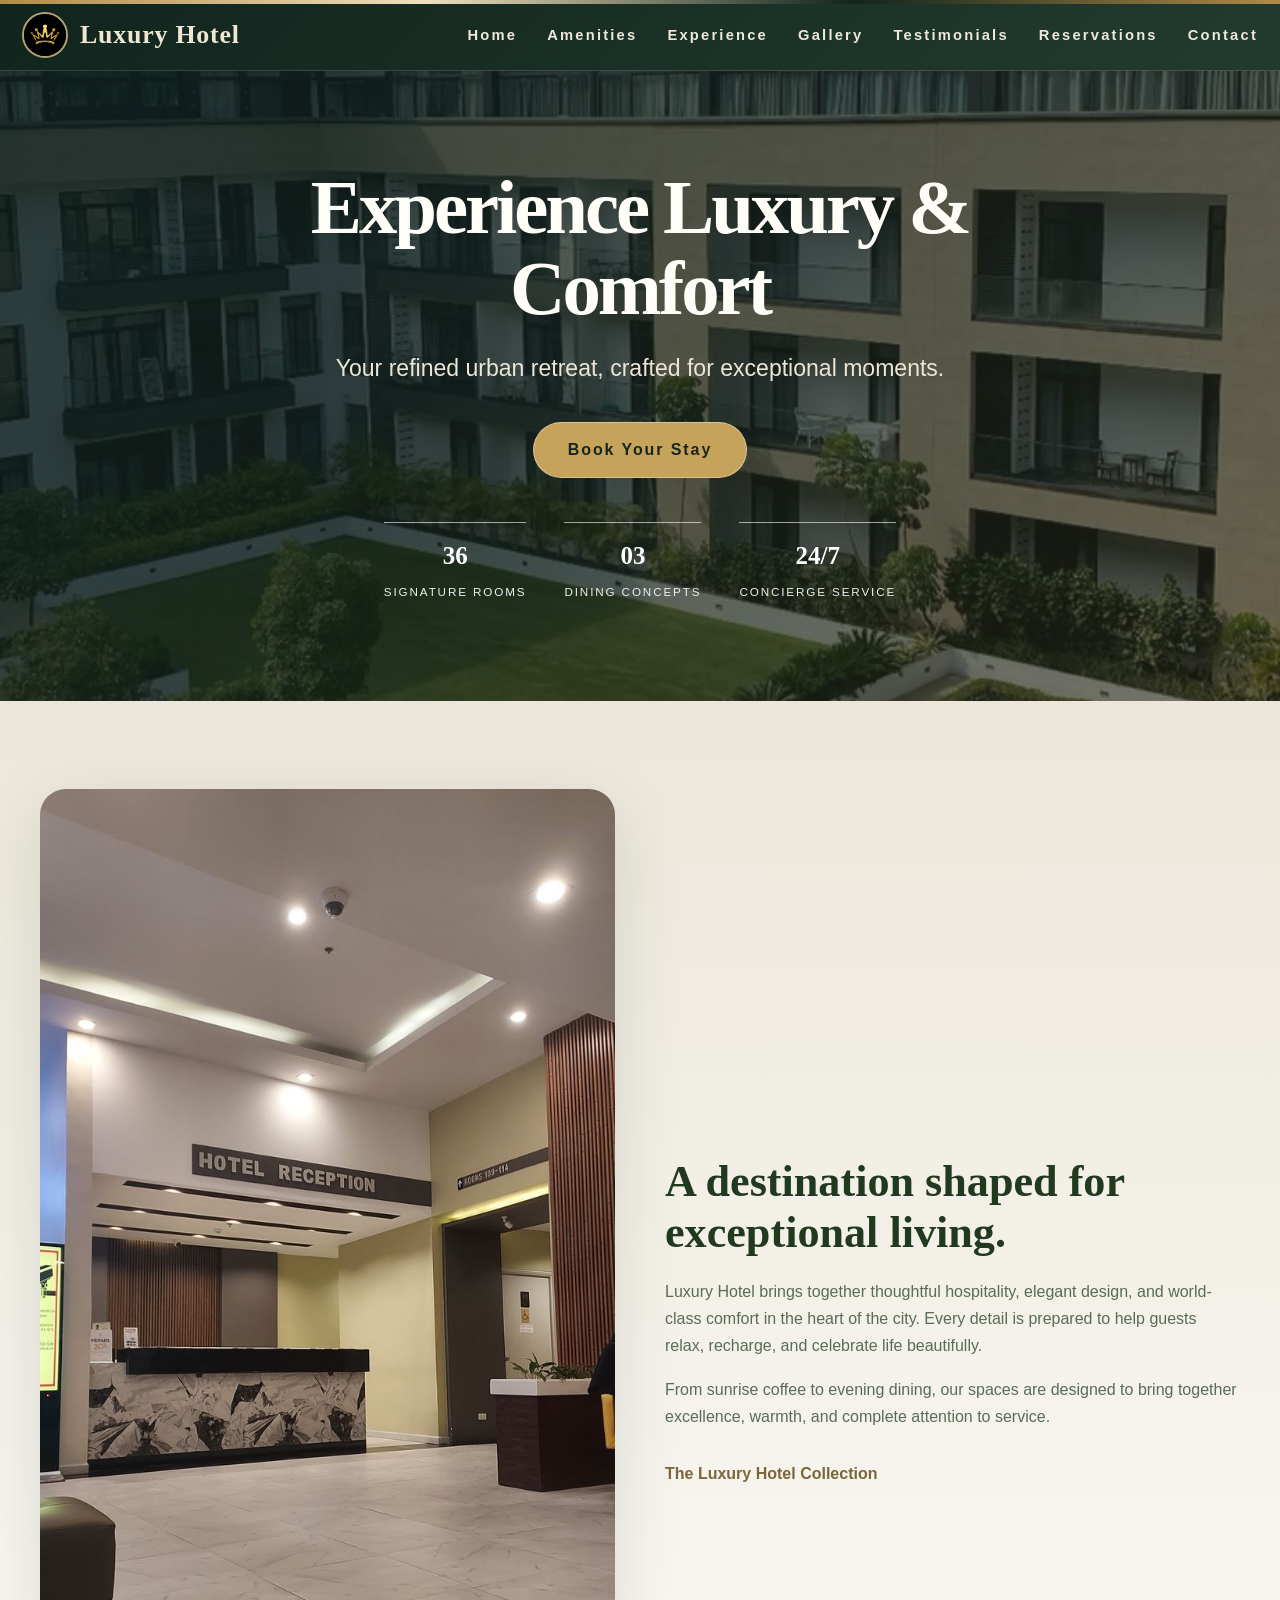
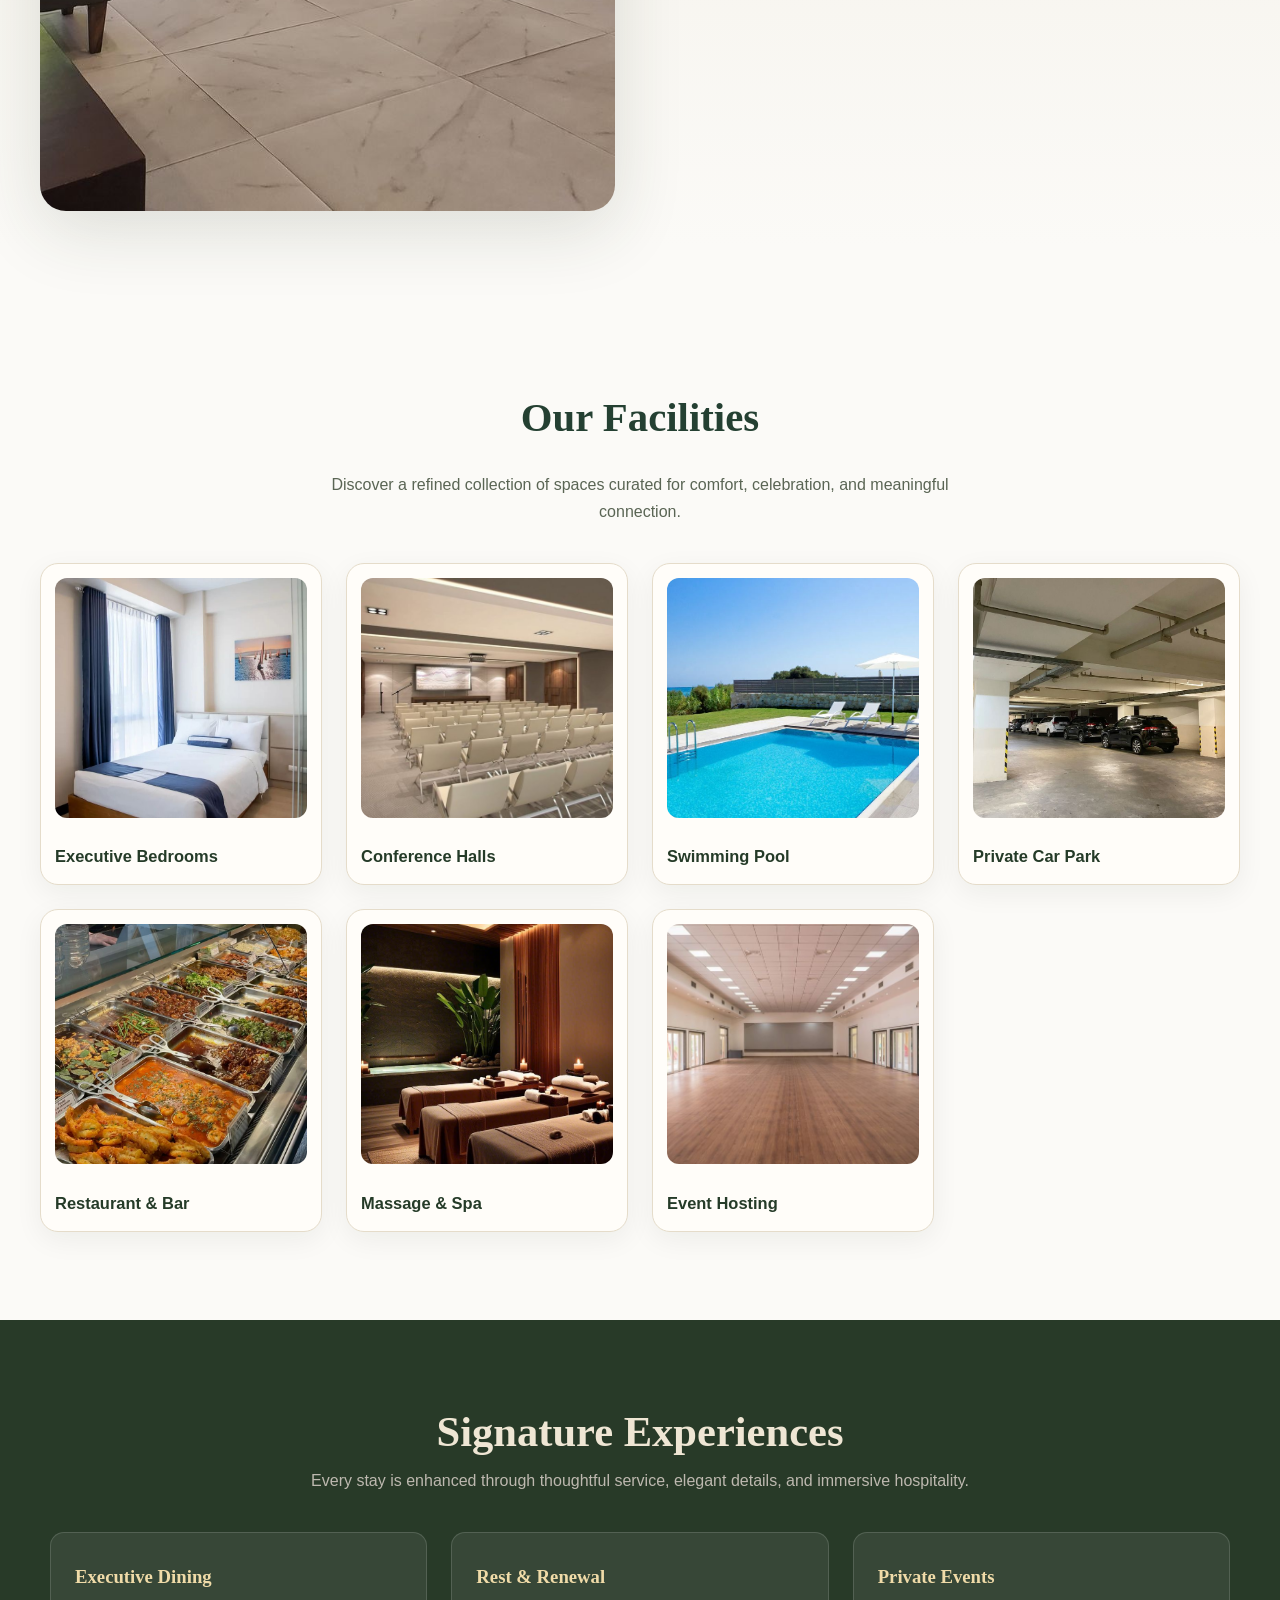
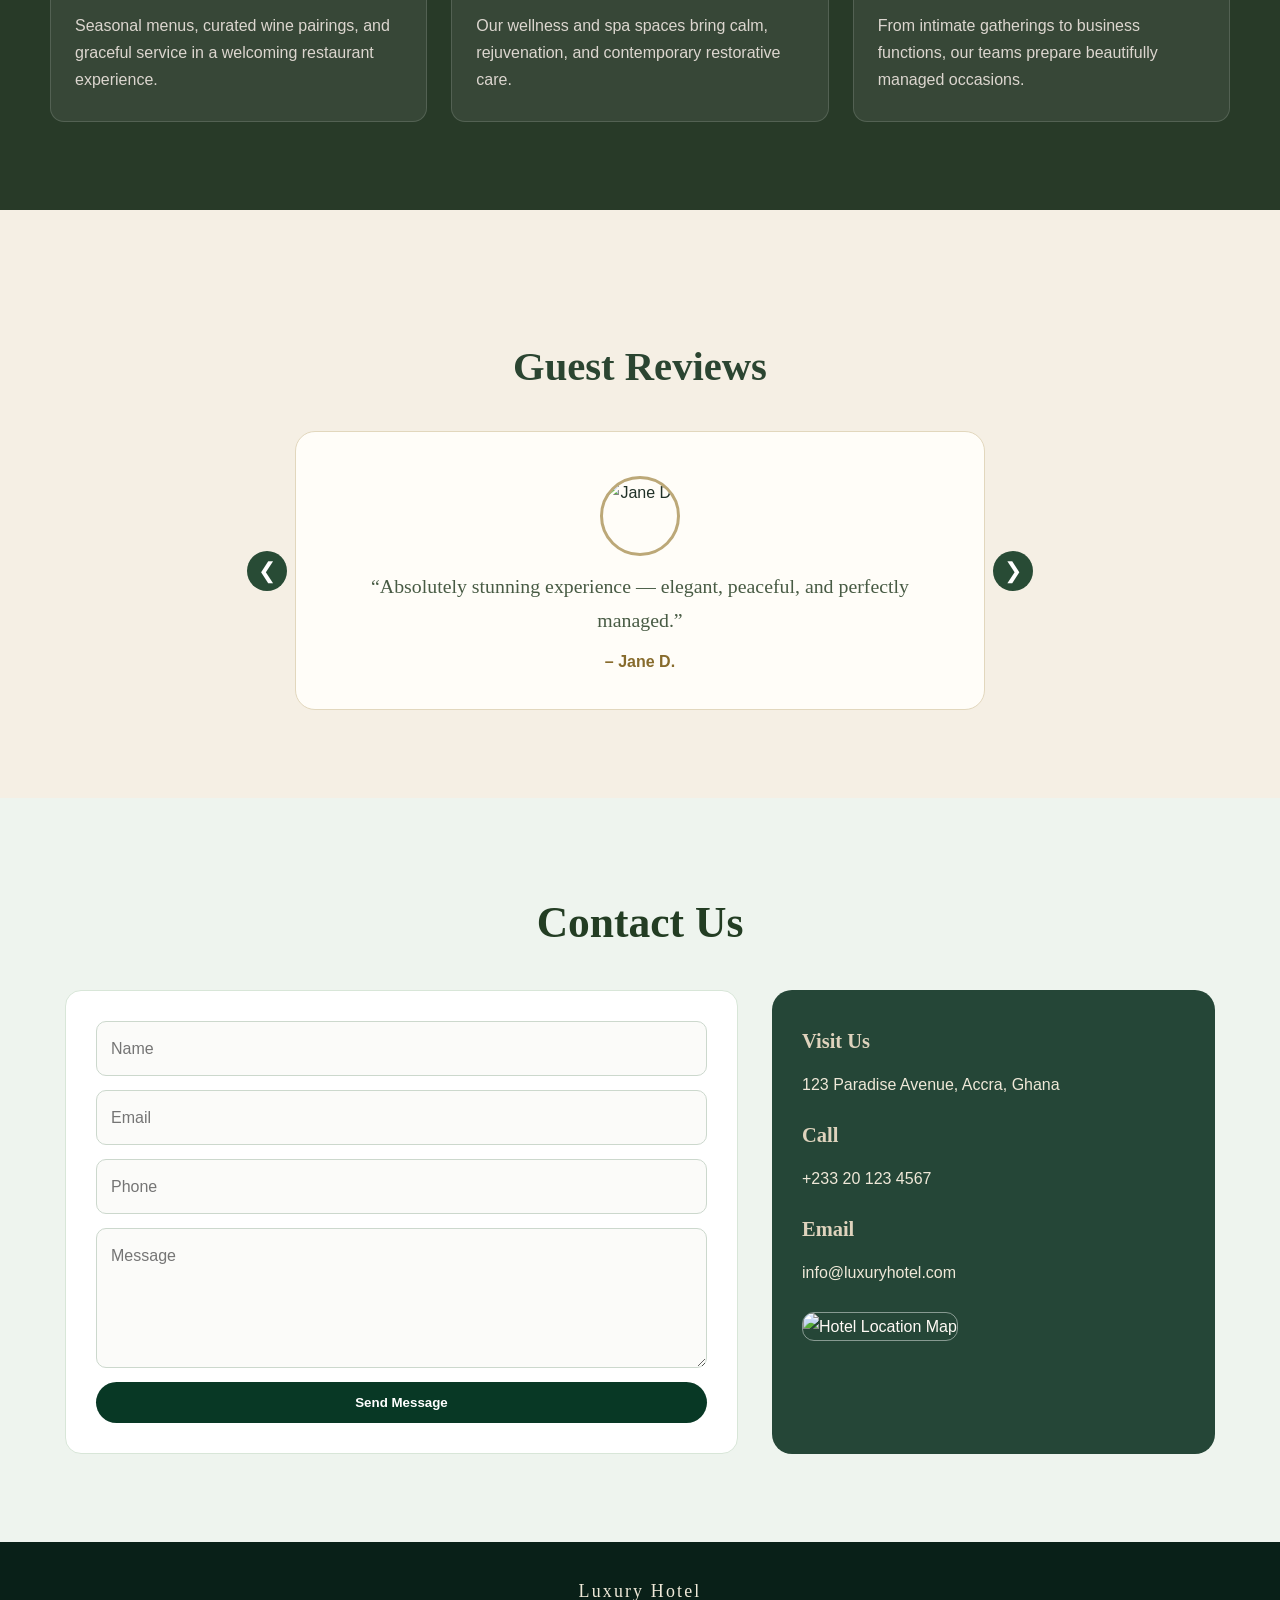
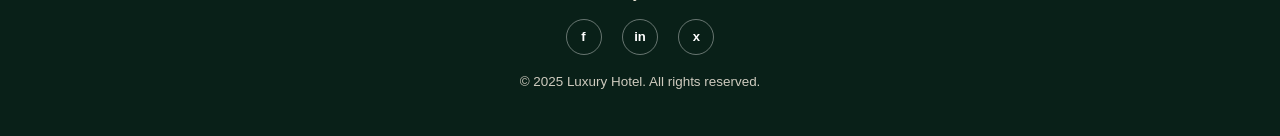
==== commit 2389ed06: "More changes" ====
--- a/index.html
+++ b/index.html
@@ -170,9 +170,9 @@
     <div class="footer-inner">
       <div class="footer-brand">Luxury Hotel</div>
       <div class="social-links">
-        <a href="#"><img src="images/facebook.png" alt="Facebook" /></a>
-        <a href="#"><img src="images/instagram.png" alt="Instagram" /></a>
-        <a href="#"><img src="images/twitter.png" alt="Twitter" /></a>
+        <a href="#" aria-label="Facebook" class="social-icon">f</a>
+        <a href="#" aria-label="Instagram" class="social-icon">in</a>
+        <a href="#" aria-label="X" class="social-icon">x</a>
       </div>
       <p>&copy; 2025 Luxury Hotel. All rights reserved.</p>
     </div>
--- a/styles.css
+++ b/styles.css
@@ -1,8 +1,34 @@
+:root {
+  --bg: #f8f7f2;
+  --bg-soft: #fbfaf7;
+  --bg-warm: #f5efe4;
+  --ink: #203127;
+  --ink-soft: #596b59;
+  --text: #203127;
+  --text-muted: #6e7069;
+  --brand: #b38a45;
+  --brand-soft: #efe0bd;
+  --brand-deep: #10251d;
+  --sage: #314b39;
+  --sage-soft: #eaf1ea;
+  --cream: #fffdf8;
+  --line: #ded4ba;
+  --shadow: rgba(50, 63, 41, 0.11);
+}
+
+* {
+  box-sizing: border-box;
+}
+
+html {
+  scroll-behavior: smooth;
+}
+
 body {
   font-family: 'Segoe UI', Arial, sans-serif;
   margin: 0;
-  background: #f8f7f2;
-  color: #203127;
+  background: var(--bg);
+  color: var(--text);
   line-height: 1.7;
   scroll-behavior: smooth;
 }
@@ -18,8 +44,22 @@
   z-index: -1;
 }
 
-* {
-  box-sizing: border-box;
+body::after {
+  content: "";
+  position: fixed;
+  left: 0;
+  right: 0;
+  top: 0;
+  height: 4px;
+  background: linear-gradient(90deg, #b38a45, #efe0bd, #10251d, #b38a45);
+  pointer-events: none;
+  z-index: 100;
+}
+
+@media (max-width: 900px) {
+  body::after {
+    height: 3px;
+  }
 }
 
 a {
@@ -712,11 +752,19 @@
   border: 1px solid rgba(255,255,255,0.38);
   color: #fff;
   text-decoration: none;
+  font-weight: 800;
+  font-size: 0.82rem;
+  transition: background 0.2s ease, transform 0.2s ease, color 0.2s ease;
+}
+
+.social-links a:hover {
+  background: var(--brand);
+  color: var(--brand-deep);
+  transform: translateY(-2px);
 }
 
 .social-links img {
-  width: 18px;
-  height: 18px;
+  display: none;
 }
 
 footer p {
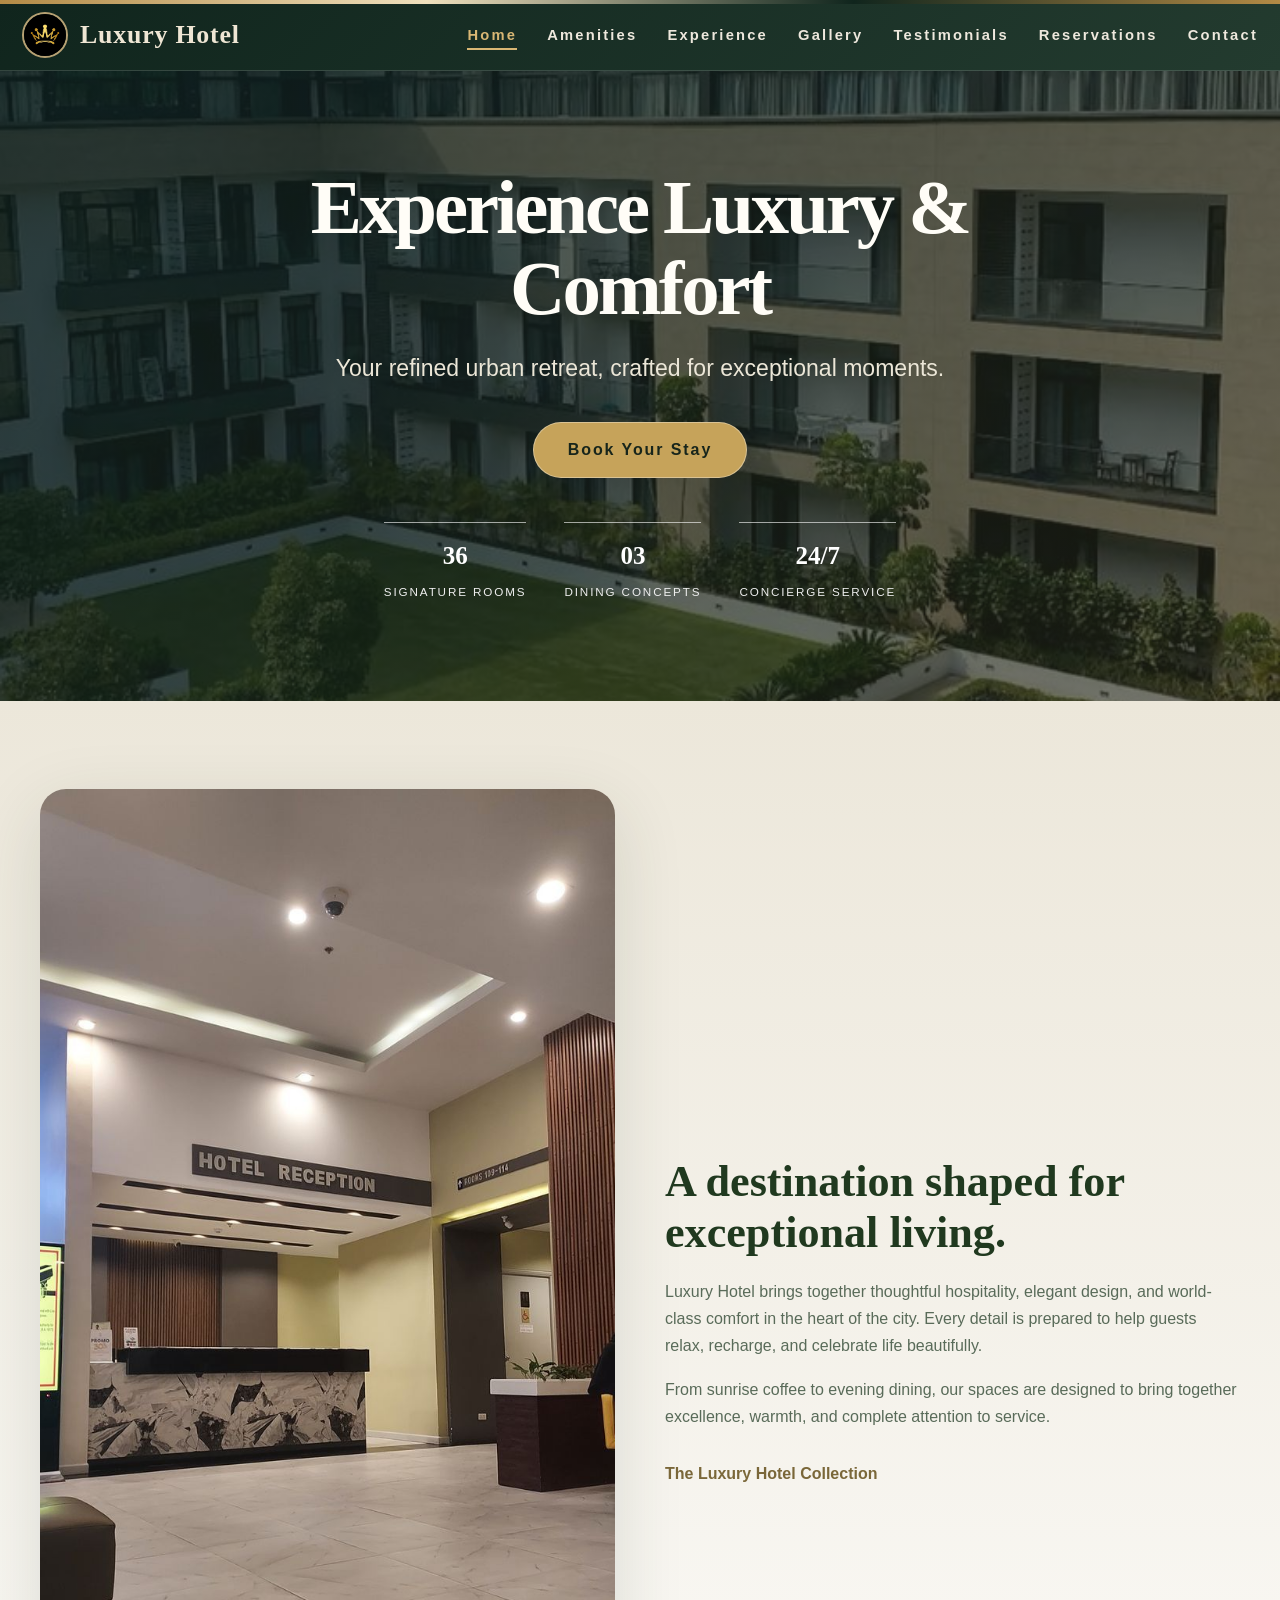
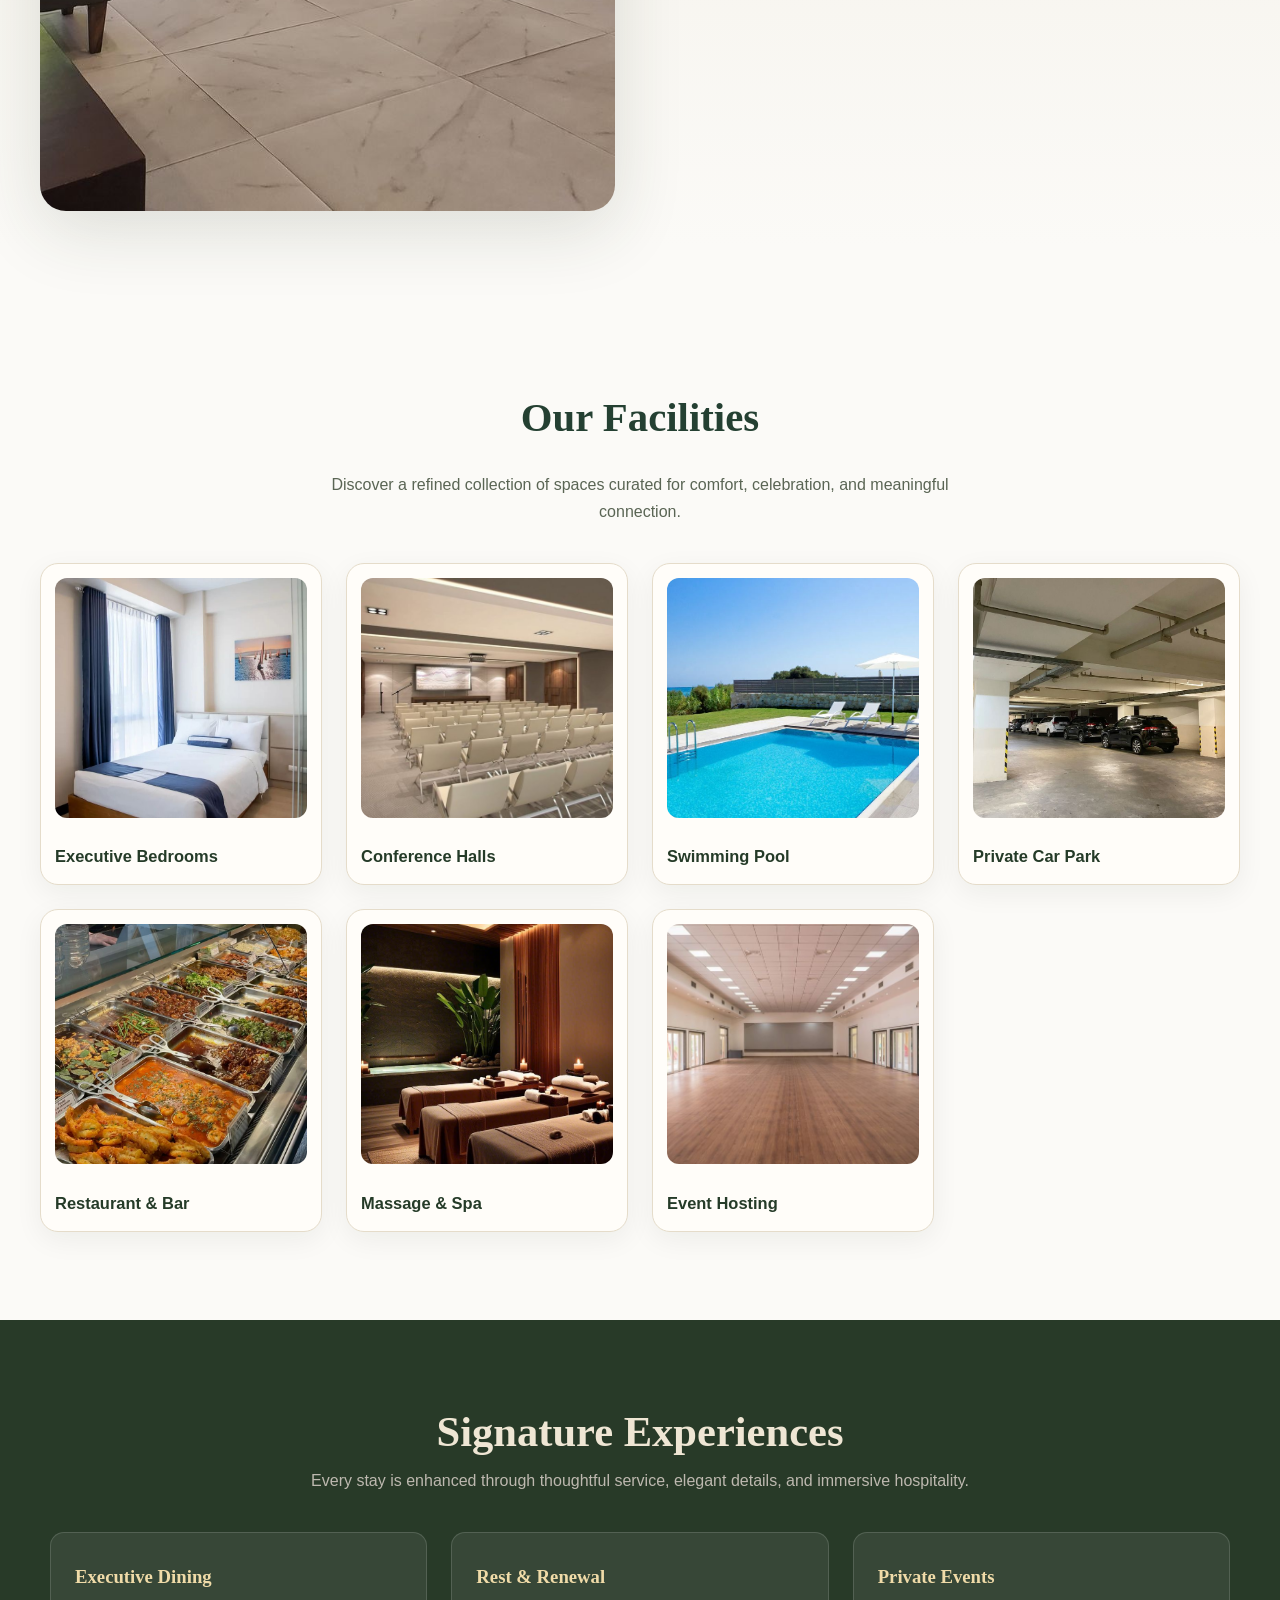
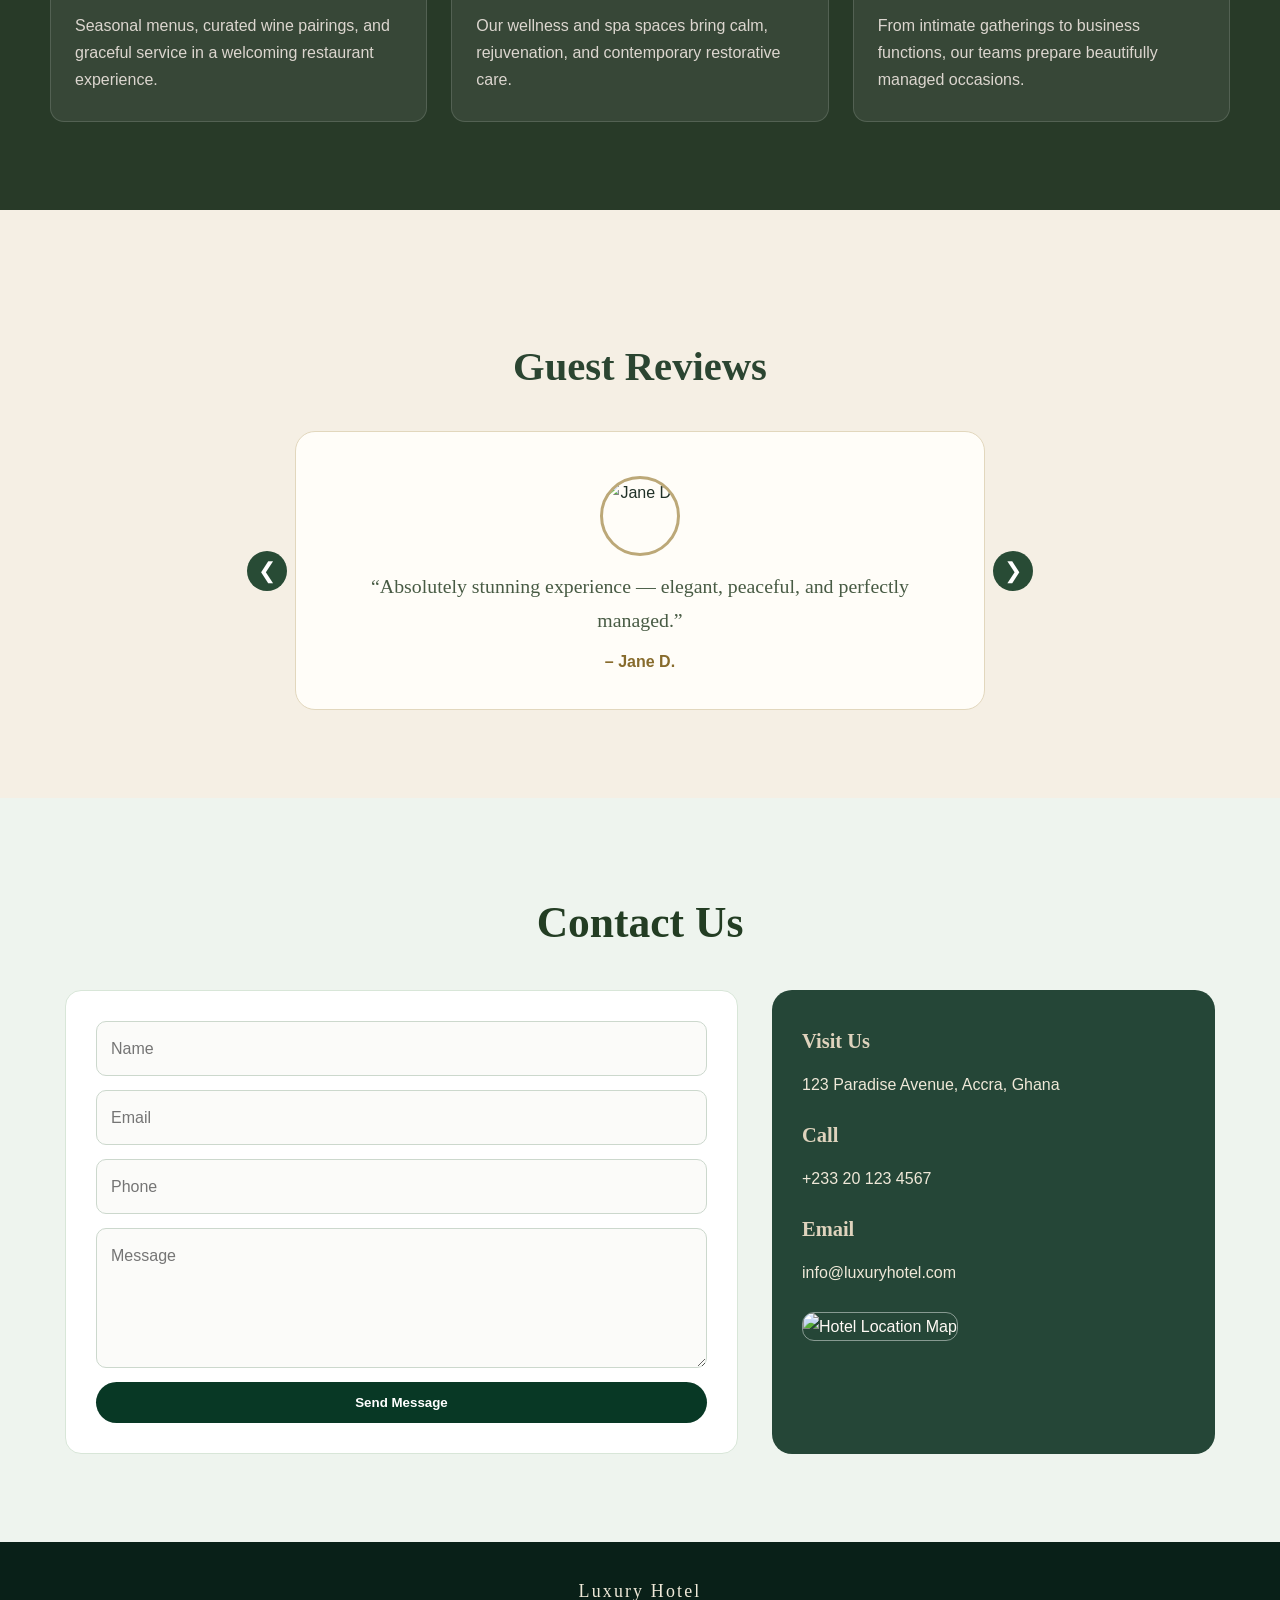
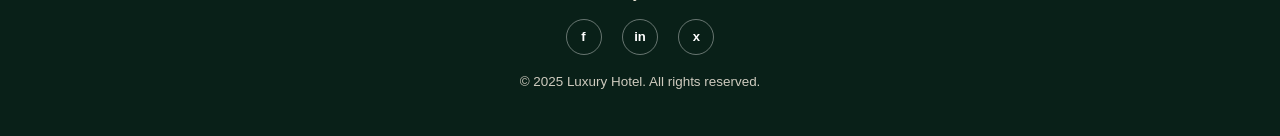
==== commit 14a8d887: "HAndling of admin panel" ====
--- a/index.html
+++ b/index.html
@@ -14,7 +14,7 @@
         Luxury Hotel
       </div>
       <ul class="nav-links" id="navLinks">
-        <li><a href="index.html">Home</a></li>
+        <li><a href="index.html" class="active">Home</a></li>
         <li><a href="#features">Amenities</a></li>
         <li><a href="#experience">Experience</a></li>
         <li><a href="gallery.html">Gallery</a></li>
--- a/styles.css
+++ b/styles.css
@@ -124,6 +124,11 @@
   color: #d9b774;
 }
 
+.nav-links li a.active,
+.nav-links li a[aria-current="page"] {
+  color: #d9b774;
+}
+
 .nav-links li a::after {
   content: "";
   position: absolute;
@@ -137,7 +142,8 @@
   transition: transform 0.2s ease;
 }
 
-.nav-links li a:hover::after {
+.nav-links li a:hover::after,
+.nav-links li a.active::after {
   transform: scaleX(1);
 }
 
@@ -850,3 +856,136 @@
     padding: 22px;
   }
 }
+
+.admin-login-section {
+  background: linear-gradient(120deg, #eef4ee 0%, #f8f3e9 100%);
+  padding: 88px 24px;
+}
+
+.admin-login-wrap {
+  max-width: 1080px;
+  margin: 0 auto;
+}
+
+.admin-login-panel {
+  max-width: 520px;
+  margin: 0 auto;
+  background: var(--cream);
+  border-radius: 24px;
+  border: 1px solid var(--line);
+  padding: 40px 36px;
+  box-shadow: 0 16px 50px var(--shadow);
+}
+
+.admin-login-header {
+  display: flex;
+  align-items: center;
+  gap: 18px;
+  margin-bottom: 28px;
+}
+
+.admin-logo-badge {
+  width: 70px;
+  height: 70px;
+  border-radius: 50%;
+  background: var(--brand-deep);
+  color: var(--brand-soft);
+  display: flex;
+  align-items: center;
+  justify-content: center;
+  font-family: Georgia, 'Times New Roman', serif;
+  font-weight: 700;
+  font-size: 1.28rem;
+}
+
+.admin-login-header h1 {
+  margin: 0;
+  font-family: Georgia, 'Times New Roman', serif;
+  font-size: clamp(2rem, 4vw, 2.56rem);
+  color: var(--brand-deep);
+}
+
+.admin-login-form {
+  display: flex;
+  flex-direction: column;
+}
+
+.admin-login-form label {
+  font-size: 0.72rem;
+  font-weight: 800;
+  letter-spacing: 0.16em;
+  color: var(--sage);
+  text-transform: uppercase;
+  margin-bottom: 6px;
+}
+
+.admin-login-form input {
+  margin-bottom: 20px;
+}
+
+.admin-login-button {
+  background: var(--brand-deep);
+  color: #fffdf8;
+  border: none;
+  border-radius: 999px;
+  padding: 12px 28px;
+  font-weight: 800;
+  letter-spacing: 0.12em;
+  cursor: pointer;
+  transition: background 0.2s ease, transform 0.2s ease;
+}
+
+.admin-login-button:hover {
+  background: var(--brand);
+  color: #10251d;
+}
+
+.admin-login-error {
+  display: none;
+  color: #aa4530;
+  margin-top: 12px;
+  font-weight: 700;
+}
+
+.admin-login-error.show {
+  display: block;
+}
+
+.admin-dashboard {
+  background: var(--cream);
+  border-radius: 24px;
+  border: 1px solid var(--line);
+  padding: 30px;
+  box-shadow: 0 14px 40px var(--shadow);
+}
+
+.admin-dashboard-top {
+  display: flex;
+  justify-content: space-between;
+  align-items: center;
+  gap: 20px;
+  border-bottom: 1px solid var(--line);
+  padding-bottom: 24px;
+  margin-bottom: 24px;
+}
+
+.admin-dashboard-top h1 {
+  margin: 0;
+  font-family: Georgia, 'Times New Roman', serif;
+  font-size: clamp(1.72rem, 3.4vw, 2.28rem);
+  color: var(--brand-deep);
+}
+
+.logout-button {
+  background: #38593a;
+  color: #fffdf8;
+  border-radius: 999px;
+  padding: 12px 28px;
+  border: none;
+  font-weight: 800;
+  cursor: pointer;
+}
+
+.admin-dashboard[hidden] {
+  display: none;
+}
